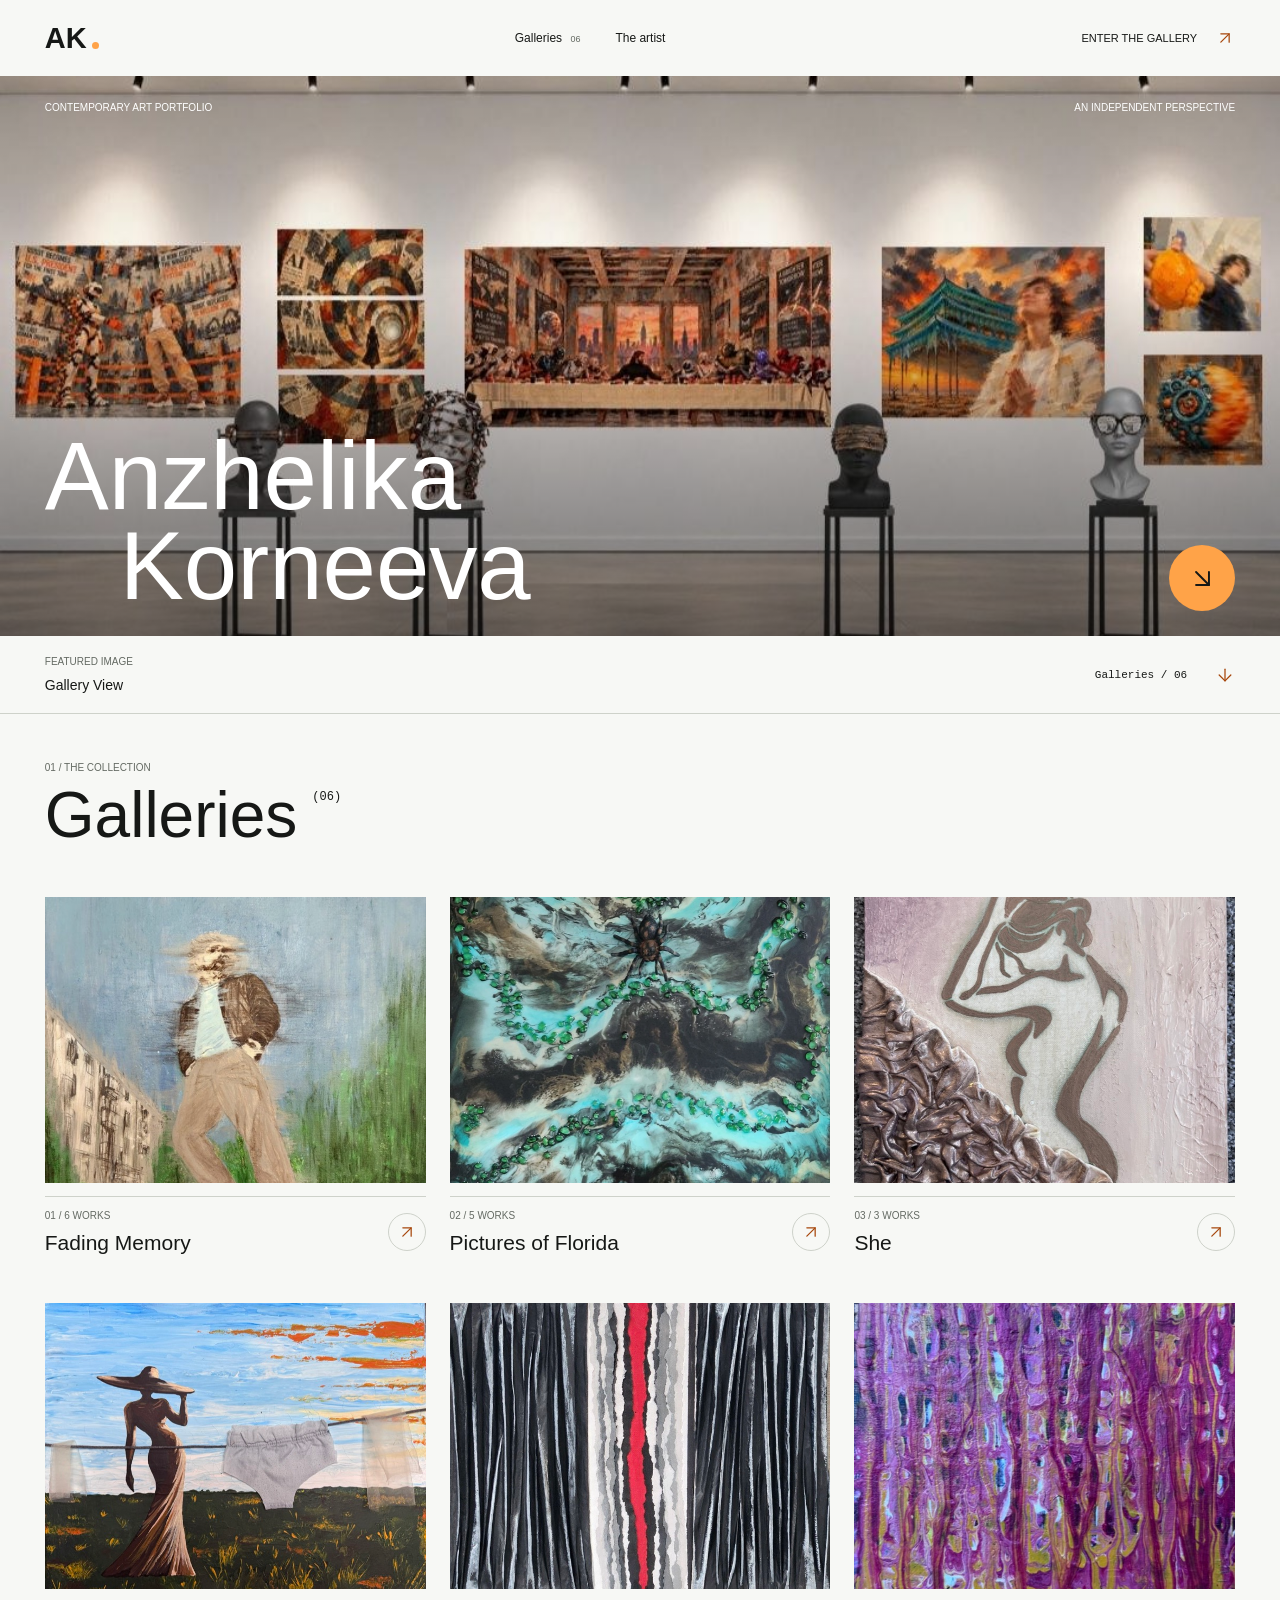
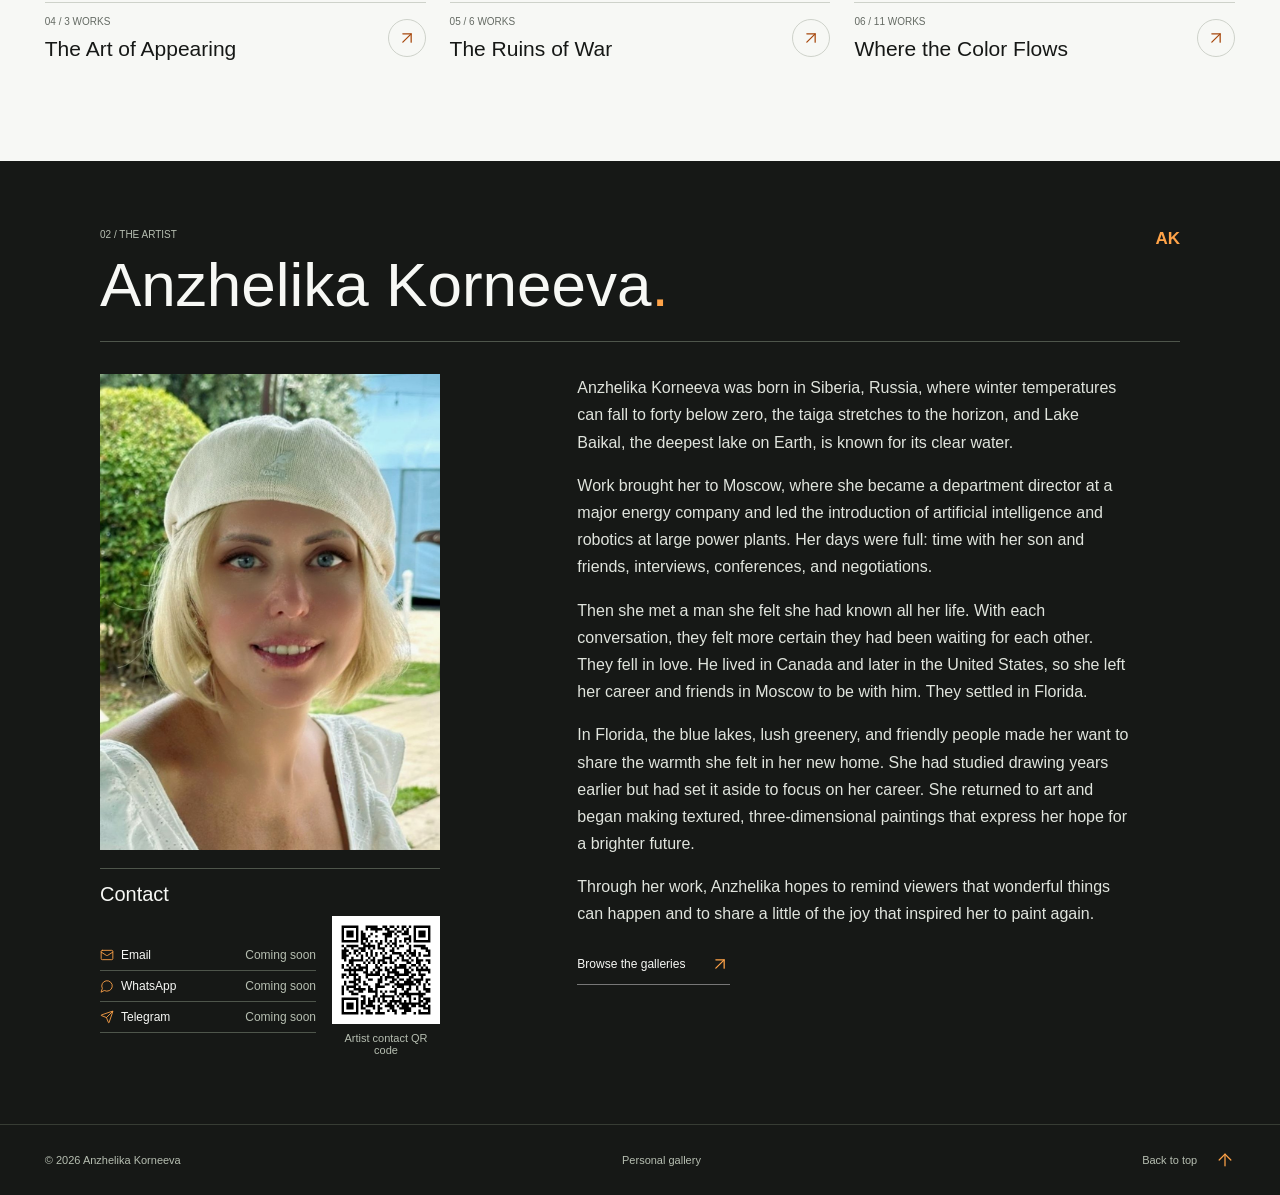
==== index.html @ 85895ddd "Update gallery content" ====
<!doctype html>
<html lang="en-US">
<head>
  <meta charset="utf-8">
  <meta name="viewport" content="width=device-width, initial-scale=1">
  <meta name="theme-color" content="#fafafa">
  <meta name="description" content="Explore six collections of contemporary art by Anzhelika Korneeva.">
  <title>Anzhelika Korneeva | Contemporary Art</title>
  <link rel="stylesheet" href="style.css">
  <script src="assets/lucide.min.js" defer></script>
  <script src="site.js" defer></script>
</head>
<body class="homepage">
  <header class="navigation">
    <a class="monogram" href="#top" aria-label="Anzhelika Korneeva homepage">AK<span class="dot"></span></a>
    <nav aria-label="Main navigation"><a href="#works">Galleries <span>06</span></a><a href="#artist">The artist</a></nav>
    <a class="nav-note" href="#works">Enter the gallery <i data-lucide="arrow-up-right" aria-hidden="true"></i></a>
  </header>
  <main id="top">
    <section class="intro" aria-labelledby="artist-name">
      <div class="hero">
        <a class="hero-art" href="#works" aria-label="Browse Anzhelika Korneeva's galleries"><img src="assets/gallery-wall.jpg" alt="A gallery wall of paintings with four sculptural busts on stands in the foreground" fetchpriority="high"></a>
        <div class="intro-line"><span>Contemporary art portfolio</span><span>An independent perspective</span></div>
        <div class="hero-caption"><h1 id="artist-name">Anzhelika<br><span>Korneeva</span></h1><a href="#works" aria-label="Explore the works" title="Explore the works"><i data-lucide="arrow-down-right" aria-hidden="true"></i></a></div>
      </div>
      <div class="hero-bottom"><span><span class="eyebrow">Featured image</span><span id="featured-title">Gallery View</span></span><a class="featured-switch" href="#works"><span id="featured-count">Galleries / 06</span><i data-lucide="arrow-down" aria-hidden="true"></i></a></div>
    </section>
    <section id="works" class="works" aria-labelledby="works-title">
      <div class="section-heading"><div><span class="eyebrow">01 / The collection</span><h2 id="works-title">Galleries<sup>(06)</sup></h2></div></div>
      <!-- collection-covers:start -->
      <div class="gallery-directory">
        <a class="gallery-cover" href="galleries/fading-memory/">
          <div class="cover-image"><img src="assets/collections/fading-memory/thumb/01.jpg" alt="" loading="lazy" decoding="async"></div>
          <div class="cover-caption">
            <div><span class="eyebrow">01 / 6 works</span><h3>Fading Memory</h3></div>
            <span class="cover-arrow"><i data-lucide="arrow-up-right" aria-hidden="true"></i></span>
          </div>
        </a>
        <a class="gallery-cover" href="galleries/pictures-of-florida/">
          <div class="cover-image"><img src="assets/collections/pictures-of-florida/thumb/01.jpg" alt="" loading="lazy" decoding="async"></div>
          <div class="cover-caption">
            <div><span class="eyebrow">02 / 5 works</span><h3>Pictures of Florida</h3></div>
            <span class="cover-arrow"><i data-lucide="arrow-up-right" aria-hidden="true"></i></span>
          </div>
        </a>
        <a class="gallery-cover" href="galleries/she/">
          <div class="cover-image"><img src="assets/collections/she/thumb/01.jpg" alt="" loading="lazy" decoding="async"></div>
          <div class="cover-caption">
            <div><span class="eyebrow">03 / 3 works</span><h3>She</h3></div>
            <span class="cover-arrow"><i data-lucide="arrow-up-right" aria-hidden="true"></i></span>
          </div>
        </a>
        <a class="gallery-cover" href="galleries/the-art-of-appearing/">
          <div class="cover-image"><img src="assets/collections/the-art-of-appearing/thumb/01.jpg" alt="" loading="lazy" decoding="async"></div>
          <div class="cover-caption">
            <div><span class="eyebrow">04 / 3 works</span><h3>The Art of Appearing</h3></div>
            <span class="cover-arrow"><i data-lucide="arrow-up-right" aria-hidden="true"></i></span>
          </div>
        </a>
        <a class="gallery-cover" href="galleries/the-ruins-of-war/">
          <div class="cover-image"><img src="assets/collections/the-ruins-of-war/thumb/05.jpg" alt="" loading="lazy" decoding="async"></div>
          <div class="cover-caption">
            <div><span class="eyebrow">05 / 6 works</span><h3>The Ruins of War</h3></div>
            <span class="cover-arrow"><i data-lucide="arrow-up-right" aria-hidden="true"></i></span>
          </div>
        </a>
        <a class="gallery-cover" href="galleries/where-the-color-flows/">
          <div class="cover-image"><img src="assets/collections/where-the-color-flows/thumb/01.jpg" alt="" loading="lazy" decoding="async"></div>
          <div class="cover-caption">
            <div><span class="eyebrow">06 / 11 works</span><h3>Where the Color Flows</h3></div>
            <span class="cover-arrow"><i data-lucide="arrow-up-right" aria-hidden="true"></i></span>
          </div>
        </a>
      </div>
      <!-- collection-covers:end -->
    </section>
    <section id="artist" class="artist" aria-labelledby="about-title">
      <div class="artist-inner">
        <header class="artist-heading">
          <div>
            <span class="eyebrow">02 / The artist</span>
            <h2 id="about-title">Anzhelika Korneeva<span class="artist-period">.</span></h2>
          </div>
          <span class="artist-mark" aria-hidden="true">AK</span>
        </header>
        <div class="artist-profile">
          <div class="artist-sidebar">
            <img class="artist-portrait" src="assets/anzhelika-korneeva-portrait.jpg" alt="Anzhelika Korneeva in a cream beret outdoors" width="914" height="1280" loading="lazy" decoding="async">
            <section id="contact" class="artist-contact" aria-labelledby="contact-title">
              <h3 id="contact-title">Contact</h3>
              <dl class="contact-methods">
                <div><dt><i data-lucide="mail" aria-hidden="true"></i>Email</dt><dd>Coming soon</dd></div>
                <div><dt><i data-lucide="message-circle" aria-hidden="true"></i>WhatsApp</dt><dd>Coming soon</dd></div>
                <div><dt><i data-lucide="send" aria-hidden="true"></i>Telegram</dt><dd>Coming soon</dd></div>
              </dl>
              <figure class="contact-qr">
                <a href="https://anzhelika-korneeva-gallery.alexei-chirokikh.chatgpt.site/#contact" aria-label="Open the artist's contact section">
                  <img src="assets/contact-qr.svg" width="108" height="108" alt="">
                </a>
                <figcaption>Artist contact QR code</figcaption>
              </figure>
            </section>
          </div>
          <div class="artist-copy">
            <p>Anzhelika Korneeva was born in Siberia, Russia, where winter temperatures can fall to forty below zero, the taiga stretches to the horizon, and Lake Baikal, the deepest lake on Earth, is known for its clear water.</p>
            <p>Work brought her to Moscow, where she became a department director at a major energy company and led the introduction of artificial intelligence and robotics at large power plants. Her days were full: time with her son and friends, interviews, conferences, and negotiations.</p>
            <p>Then she met a man she felt she had known all her life. With each conversation, they felt more certain they had been waiting for each other. They fell in love. He lived in Canada and later in the United States, so she left her career and friends in Moscow to be with him. They settled in Florida.</p>
            <p>In Florida, the blue lakes, lush greenery, and friendly people made her want to share the warmth she felt in her new home. She had studied drawing years earlier but had set it aside to focus on her career. She returned to art and began making textured, three-dimensional paintings that express her hope for a brighter future.</p>
            <p>Through her work, Anzhelika hopes to remind viewers that wonderful things can happen and to share a little of the joy that inspired her to paint again.</p>
            <a href="#works">Browse the galleries <i data-lucide="arrow-up-right" aria-hidden="true"></i></a>
          </div>
        </div>
      </div>
    </section>
  </main>
  <footer><span>&copy; <span id="year">2026</span> Anzhelika Korneeva</span><span>Personal gallery</span><a href="#top">Back to top <i data-lucide="arrow-up" aria-hidden="true"></i></a></footer>
</body>
</html>
---- style.css ----
* { box-sizing: border-box; }
:root { --paper: #f7f8f5; --ink: #161816; --muted: #646a63; --line: #ced2ca; --accent: #ffa348; --accent-ink: #a7470c; }
html { scroll-behavior: smooth; scroll-padding-top: 28px; }
body { margin: 0; background: var(--paper); color: var(--ink); font-family: Arial, Helvetica, sans-serif; letter-spacing: 0; }
a { color: inherit; text-decoration: none; }
button { color: inherit; font: inherit; cursor: pointer; }
a, button { -webkit-tap-highlight-color: transparent; }
a:focus-visible, button:focus-visible { outline: 3px solid var(--accent-ink); outline-offset: 5px; }
svg { width: 20px; height: 20px; stroke-width: 1.5; flex-shrink: 0; }
.artist, footer, dialog { --accent-ink: var(--accent); }
svg[class*="lucide-arrow-"] { color: var(--accent-ink); }
.hero-caption svg, .gallery-cover:hover .cover-arrow svg, .viewer-navigation button:hover svg { color: var(--ink); }
.navigation { height: 76px; padding: 0 3.5%; display: flex; align-items: center; justify-content: space-between; }
.monogram { display: flex; align-items: center; gap: 5px; font-size: 29px; font-weight: 800; }
.dot { width: 7px; height: 7px; background: var(--accent); border-radius: 50%; align-self: flex-end; margin-bottom: 6px; }
nav { display: flex; gap: 35px; font-size: 12px; }
nav a { padding: 9px 0; border-bottom: 1px solid transparent; }
nav a:hover { border-color: var(--ink); }
nav span { font-size: 9px; color: var(--muted); margin-left: 5px; }
.nav-note { font-size: 11px; text-transform: uppercase; display: flex; gap: 18px; align-items: center; }
.hero { position: relative; height: min(560px, 65svh); min-height: 330px; background: #5b666b; overflow: hidden; color: #fff; }
.hero-art { display: block; width: 100%; height: 100%; border: 0; padding: 0; background: transparent; }
.hero-art img { display: block; width: 100%; height: 100%; object-fit: cover; object-position: center 46%; transition: transform 1s; }
.hero-art:hover img { transform: scale(1.025); }
.hero::after { content: ''; position: absolute; inset: 0; pointer-events: none; background: linear-gradient(180deg, rgba(0,0,0,.16) 0%, transparent 35%, rgba(0,0,0,.52) 100%); }
.intro-line { position: absolute; top: 26px; left: 3.5%; right: 3.5%; display: flex; justify-content: space-between; font-size: 10px; text-transform: uppercase; pointer-events: none; z-index: 1; }
.hero-caption { position: absolute; bottom: 25px; left: 3.5%; right: 3.5%; display: flex; align-items: flex-end; justify-content: space-between; pointer-events: none; z-index: 1; }
h1 { margin: 0; font-size: 96px; line-height: .94; font-weight: 500; }
h1 span { display: inline-block; margin-left: 75px; }
.hero-caption a { width: 66px; height: 66px; background: var(--accent); color: var(--ink); display: grid; place-items: center; border-radius: 50%; pointer-events: auto; transition: transform .25s; }
.hero-caption a:hover { transform: rotate(45deg); }
.hero-caption svg { width: 31px; height: 31px; }
.hero-bottom { padding: 17px 3.5%; display: flex; align-items: center; justify-content: space-between; border-bottom: 1px solid var(--line); min-height: 78px; }
.eyebrow { display: block; text-transform: uppercase; font-size: 10px; color: var(--muted); margin-bottom: 9px; }
#featured-title { font-size: 14px; }
.featured-switch { display: flex; align-items: center; gap: 8px; }
#featured-count { font: 11px monospace; margin-right: 20px; }
.featured-switch button { width: 38px; height: 38px; display: grid; place-items: center; background: transparent; border: 1px solid var(--line); border-radius: 50%; }
.featured-switch button:hover { background: var(--accent); border-color: var(--accent); }
.works { padding: 48px 3.5% 100px; }
.section-heading { display: flex; align-items: flex-end; justify-content: space-between; margin-bottom: 48px; }
h2 { margin: 0; font-size: 64px; font-weight: 400; line-height: 1.05; }
sup { font: 12px monospace; vertical-align: top; display: inline-block; margin: 8px 0 0 15px; }
.view-switch { display: flex; gap: 3px; padding-bottom: 4px; }
.view-switch button { width: 40px; height: 40px; border: 0; display: grid; place-items: center; background: transparent; color: var(--muted); border-radius: 2px; }
.view-switch .active { color: var(--ink); background: var(--accent); }
.artworks { display: grid; grid-template-columns: 1.25fr 1fr; gap: 90px 9%; }
.artwork { margin: 0; min-width: 0; }
.artwork button { width: 100%; padding: 0; display: block; position: relative; border: 0; background: #e5e8e1; overflow: hidden; }
.artwork img { width: 100%; height: auto; display: block; transition: filter .4s; }
.artwork button:hover img { filter: brightness(.88); }
.artwork.second { padding-top: 150px; }
.artwork figcaption { display: flex; align-items: baseline; justify-content: space-between; gap: 15px; border-top: 1px solid var(--line); padding-top: 16px; margin-top: 15px; font-size: 21px; line-height: 1.3; }
.art-number { font: 11px monospace; color: var(--muted); flex-shrink: 0; }
.open-icon { position: absolute; bottom: 18px; right: 18px; display: grid; place-items: center; width: 46px; height: 46px; background: var(--accent); border-radius: 50%; transition: transform .3s; }
.artwork button:hover .open-icon { transform: rotate(45deg); }
.panorama { grid-column: 1/-1; }
.panorama figcaption { font-size: 28px; }
.artworks.list { display: block; }
.artworks.list .artwork { padding: 25px 0; margin: 0; display: grid; grid-template-columns: 55% 1fr; gap: 6%; border-bottom: 1px solid var(--line); }
.artworks.list .artwork:first-child { padding-top: 0; }
.artworks.list img { max-height: 420px; object-fit: contain; }
.artworks.list figcaption { border: 0; margin: 0; padding: 0; align-items: center; font-size: 25px; }
.artist { background: var(--ink); color: var(--paper); padding: 68px 6%; }
.artist .eyebrow { color: #b6beb1; margin-bottom: 13px; }
.artist h2 { font-size: 62px; line-height: 1.04; }
.artist-period { color: var(--accent); }
.artist-mark { color: var(--accent); font-size: 17px; font-weight: 700; flex-shrink: 0; }
.artist-copy a { display: inline-flex; align-items: center; gap: 25px; padding: 10px 0; border-bottom: 1px solid #777; font-size: 12px; }
footer { background: var(--ink); color: #b6beb1; padding: 25px 3.5%; border-top: 1px solid #373c34; display: flex; align-items: center; justify-content: space-between; font-size: 11px; }
footer a { display: flex; gap: 18px; align-items: center; }
dialog { position: fixed; inset: 0; width: 100%; height: 100%; max-width: none; max-height: none; border: 0; padding: 22px 30px; background: #131513; color: var(--paper); }
dialog[open] { display: flex; flex-direction: column; }
dialog::backdrop { background: #131513; }
.viewer-top, .viewer-bottom { display: flex; align-items: center; justify-content: space-between; gap: 20px; font-size: 13px; flex-shrink: 0; }
.viewer-top button, .viewer-navigation button { width: 44px; height: 44px; display: grid; place-items: center; background: transparent; border: 1px solid #596052; border-radius: 50%; }
.viewer-top button:hover, .viewer-navigation button:hover { background: var(--accent); color: var(--ink); }
.viewer-image { flex: 1; min-height: 0; display: flex; align-items: center; justify-content: center; padding: 25px 0; }
.viewer-image img { max-width: 100%; max-height: 100%; object-fit: contain; }
.viewer-navigation { display: flex; align-items: center; gap: 25px; }
#viewer-count { min-width: 60px; font: 11px monospace; }
.viewer-bottom { padding-top: 10px; }
body.viewer-open { overflow: hidden; }
@media (min-width: 1600px) { h1 { font-size: 120px; } .hero { height: min(660px, 65svh); } }
@media (max-width: 1050px) { h1 { font-size: 78px; } h2 { font-size: 52px; } .artworks { gap: 65px 6%; } .artwork.second { padding-top: 110px; } }
@media (max-width: 700px) { .navigation { padding: 0 6%; height: 68px; } nav { gap: 22px; font-size: 11px; } .nav-note { display: none; } .hero { min-height: 320px; height: min(440px, 58svh); } .intro-line { top: 20px; left: 6%; right: 6%; font-size: 9px; } .intro-line span:last-child { display: none; } .hero-caption { left: 6%; right: 6%; bottom: 23px; } h1 { font-size: 52px; } h1 span { margin-left: 18px; } .hero-caption a { width: 42px; height: 42px; margin-bottom: 5px; } .hero-caption svg { width: 23px; height: 23px; } .hero-bottom { padding: 16px 6%; } #featured-title { font-size: 12px; } #featured-count { margin-right: 5px; font-size: 10px; } .featured-switch { gap: 5px; } .featured-switch button { width: 31px; height: 31px; } .works { padding: 34px 6% 55px; } .section-heading { margin-bottom: 32px; } h2 { font-size: 38px; } sup { margin: 5px 0 0 7px; font-size: 10px; } .view-switch button { width: 32px; height: 32px; } .artworks { display: block; } .artwork, .artwork.second, .panorama { padding: 0; margin-bottom: 45px; } .artwork figcaption, .panorama figcaption { font-size: 19px; } .open-icon { width: 38px; height: 38px; bottom: 12px; right: 12px; } .artworks.list .artwork { grid-template-columns: 48% 1fr; gap: 7%; } .artworks.list figcaption { font-size: 16px; flex-wrap: wrap; } footer { padding: 22px 6%; gap: 20px; font-size: 10px; } footer>span:nth-child(2) { display: none; } dialog { padding: 16px; } .viewer-navigation { gap: 10px; } .viewer-bottom { font-size: 10px; gap: 10px; } .viewer-navigation button { width: 36px; height: 36px; } }
@media (max-width: 380px) { h1 { font-size: 44px; } h2 { font-size: 31px; } .hero-caption a { width: 34px; height: 34px; } }
@media (max-width: 700px) { .section-heading h2 { font-size: 32px; } }
@media (max-width: 380px) { .section-heading h2 { font-size: 27px; } }
@media (prefers-reduced-motion: reduce) { html { scroll-behavior: auto; } *, *::before, *::after { transition: none !important; } }

.artist-inner { max-width: 1080px; margin-inline: auto; }
.artist-heading { display: flex; justify-content: space-between; align-items: flex-start; gap: 16px; padding-bottom: 24px; border-bottom: 1px solid #4e554b; }
.artist-heading > div { min-width: 0; }
.artist-profile { display: grid; grid-template-columns: minmax(0, 2fr) minmax(0, 3fr); column-gap: 7%; align-items: start; padding-top: 32px; }
.artist-sidebar { width: 100%; max-width: 340px; }
.artist-portrait { display: block; width: 100%; height: auto; }
.artist-copy { max-width: 62ch; }
.artist-copy p { color: #e0e4dd; font-size: 16px; line-height: 1.7; margin: 0 0 1em; }

.artist-contact { display: grid; grid-template-columns: minmax(0, 1fr) max-content; align-items: center; gap: 10px 16px; margin-top: 18px; border-top: 1px solid #4e554b; padding-top: 14px; }
.artist-contact h3 { grid-column: 1 / -1; margin: 0; font-size: 20px; font-weight: 400; }
.contact-methods { margin: 0; }
.contact-methods > div { display: flex; flex-wrap: wrap; justify-content: space-between; align-items: center; gap: 3px 8px; padding: 8px 0; border-bottom: 1px solid #4e554b; font-size: 12px; }
.contact-methods dt { display: flex; gap: 7px; align-items: center; }
.contact-methods dt svg { width: 14px; height: 14px; color: var(--accent); }
.contact-methods dd { margin: 0; color: #b6beb1; }
.contact-qr { margin: 0; width: 108px; text-align: center; }
.contact-qr a { display: inline-block; }
.contact-qr img { display: block; width: 108px; height: 108px; background: #fff; }
.contact-qr figcaption { color: #b6beb1; font-size: 11px; margin-top: 4px; }
@media (max-width: 700px) {
  .artist { padding-block: 42px; }
  .artist h2 { font-size: 40px; }
  .artist-profile { grid-template-columns: minmax(0, 1fr); row-gap: 24px; padding-top: 24px; }
}
@media (max-width: 380px) {
  .artist h2 { font-size: 34px; }
}

.gallery-directory, .collection-grid { display: grid; grid-template-columns: repeat(3, minmax(0, 1fr)); gap: 48px 24px; }
.gallery-cover { display: block; min-width: 0; }
.cover-image { aspect-ratio: 4/3; overflow: hidden; background: #e7e9e3; }
.cover-image img { display: block; width: 100%; height: 100%; object-fit: cover; transition: transform .4s; }
.gallery-cover:hover img { transform: scale(1.035); }
.cover-caption { display: flex; align-items: center; justify-content: space-between; gap: 14px; border-top: 1px solid var(--line); margin-top: 13px; padding-top: 13px; }
.cover-caption h3 { font-size: 21px; font-weight: 400; line-height: 1.2; margin: 0; }
.cover-arrow { display: grid; place-items: center; width: 38px; height: 38px; flex-shrink: 0; border: 1px solid var(--line); border-radius: 50%; }
.gallery-cover:hover .cover-arrow { background: var(--accent); border-color: var(--accent); }
.collection-main { padding: 28px 3.5% 72px; }
.collection-heading { margin-bottom: 40px; padding-bottom: 32px; border-bottom: 1px solid var(--line); }
.collection-back { display: inline-flex; align-items: center; gap: 10px; font-size: 13px; }
.collection-back:hover, .original-link:hover { text-decoration: underline; text-underline-offset: 4px; }
.collection-back svg, .original-link svg { width: 16px; height: 16px; }
.collection-meta { display: flex; justify-content: space-between; gap: 14px; margin: 54px 0 16px; color: var(--muted); font: 11px monospace; text-transform: uppercase; }
.collection-heading h1 { font-size: 68px; line-height: 1.04; overflow-wrap: anywhere; }
.collection-opening.has-description { display: grid; grid-template-columns: minmax(0, 4fr) minmax(0, 6fr); align-items: start; gap: 5%; }
.collection-description { max-width: 67ch; padding: 2px 0 2px 24px; border-left: 1px solid var(--line); color: #30352f; font: 17px/1.66 Georgia, serif; }
.collection-description p { margin: 0 0 14px; }
.collection-description p:last-child, .artwork-description p:last-child { margin-bottom: 0; }
.collection-work { margin: 0; min-width: 0; }
.work-preview { display: block; position: relative; aspect-ratio: 4/3; background: #e9ebe6; }
.work-preview img { display: block; width: 100%; height: 100%; object-fit: contain; }
.work-preview .open-icon { width: 34px; height: 34px; bottom: 10px; right: 10px; color: var(--ink); }
.work-preview .open-icon svg { width: 16px; height: 16px; }
.collection-work figcaption { border-top: 1px solid var(--line); margin-top: 12px; padding-top: 13px; }
.collection-work h2 { font-size: 20px; line-height: 1.25; overflow-wrap: anywhere; }
.collection-work-number { display: block; font: 12px/1.4 monospace; color: var(--muted); }
.artwork-description { max-width: 60ch; margin: 10px 0 0; color: #383d37; font-size: 14px; line-height: 1.68; }
.artwork-description p { margin: 0 0 10px; }
.artwork-description summary { display: flex; align-items: center; gap: 7px; width: fit-content; min-height: 32px; list-style: none; cursor: pointer; font-size: 13px; color: var(--ink); }
.artwork-description summary::-webkit-details-marker { display: none; }
.artwork-description summary svg { width: 15px; height: 15px; }
.artwork-description summary .lucide-minus, .artwork-description[open] summary .lucide-plus { display: none; }
.artwork-description[open] summary .lucide-minus { display: block; }
.artwork-description[open] summary { margin-bottom: 8px; }
.artwork-description summary:focus-visible { outline: 2px solid var(--accent-ink); outline-offset: 3px; }
.original-link { display: inline-flex; align-items: center; gap: 8px; min-height: 36px; font-size: 12px; }
.collection-work .original-link { color: var(--muted); margin-top: 8px; }
.collection-return { margin-top: 46px; }
.collection-page .viewer-bottom { flex-wrap: wrap; }
.collection-page #viewer-count { min-width: 42px; text-align: center; }
.collection-page .viewer-navigation { gap: 12px; }
@media (max-width: 950px) {
  .gallery-directory, .collection-grid { grid-template-columns: repeat(2, minmax(0, 1fr)); }
  .collection-heading h1 { font-size: 54px; }
  .collection-opening.has-description { display: block; }
  .collection-description { margin-top: 20px; }
}
@media (max-width: 570px) {
  .gallery-directory, .collection-grid { grid-template-columns: 1fr; gap: 32px; }
  .collection-main { padding: 20px 6% 48px; }
  .collection-heading { margin-bottom: 28px; }
  .collection-heading h1 { font-size: 40px; }
  .collection-description { padding-left: 14px; font-size: 16px; }
  .collection-meta { margin-top: 36px; }
  .collection-page .viewer-navigation { gap: 6px; }
}
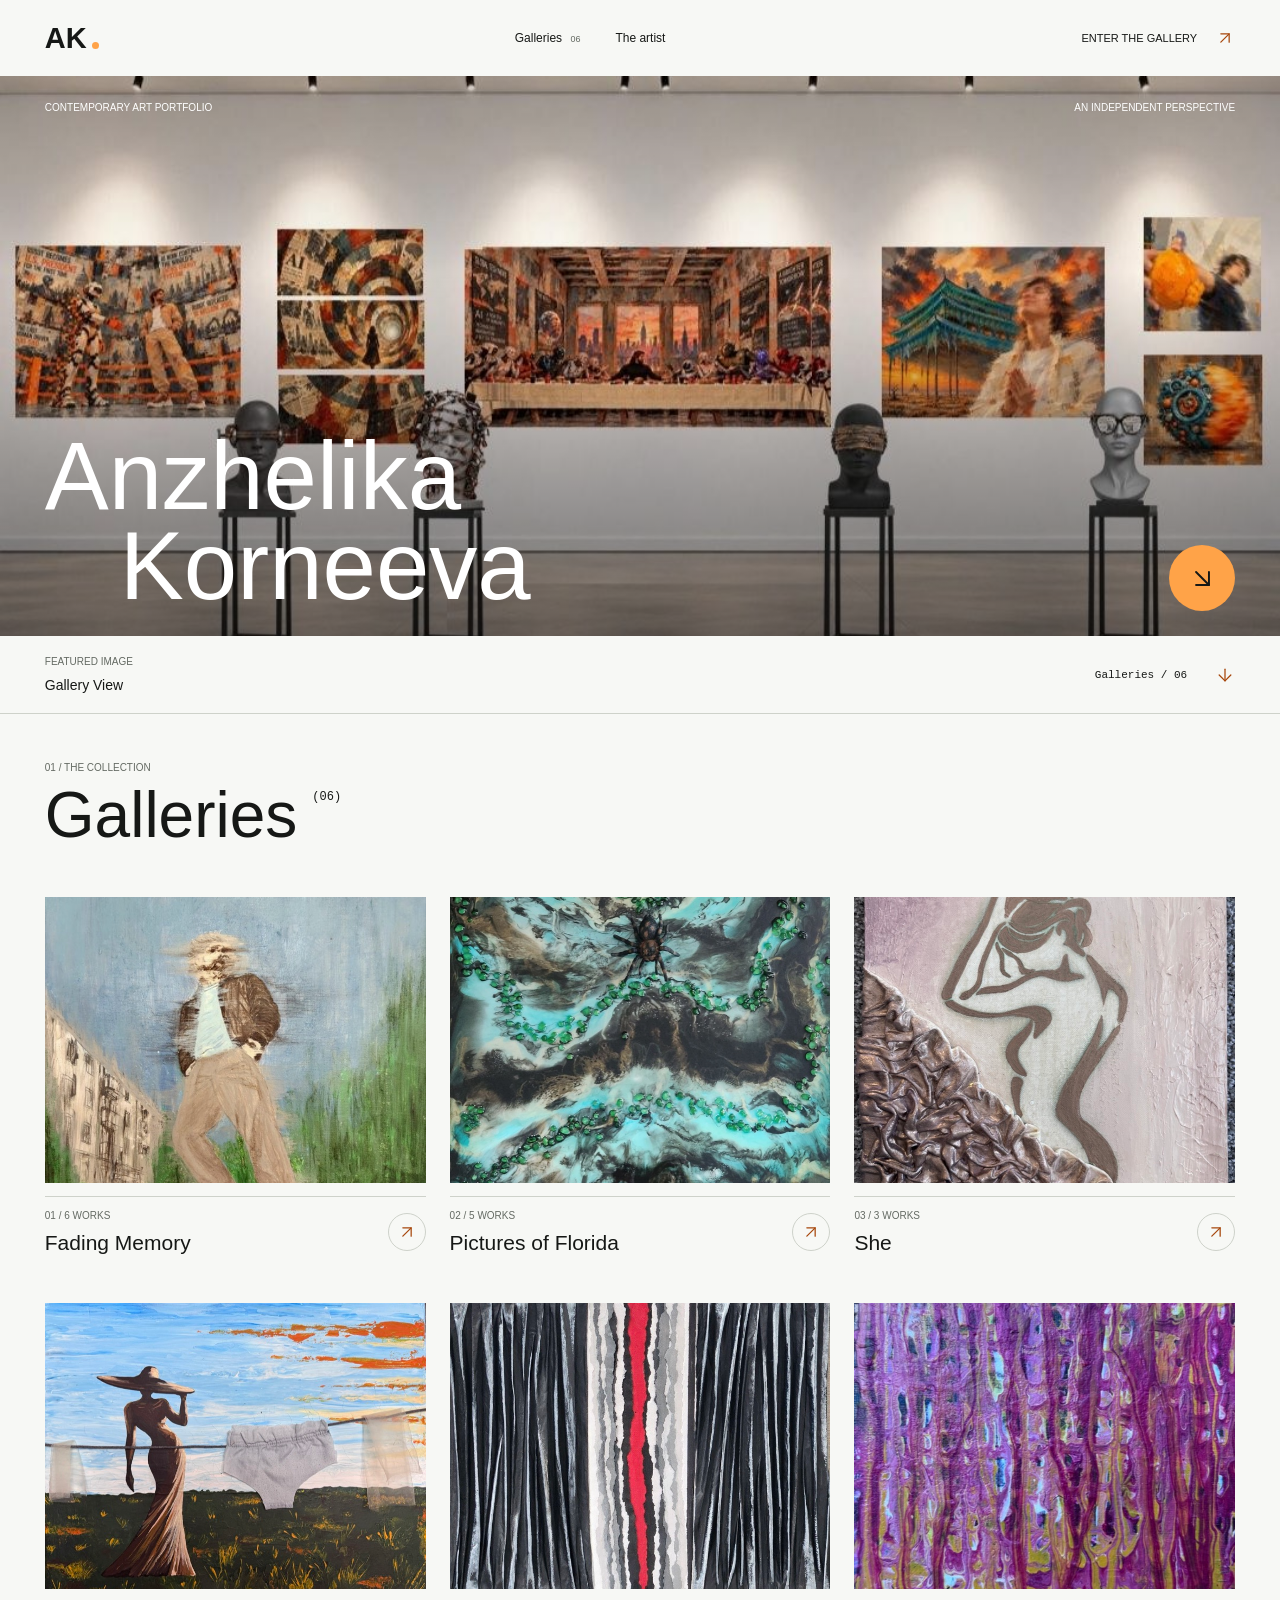
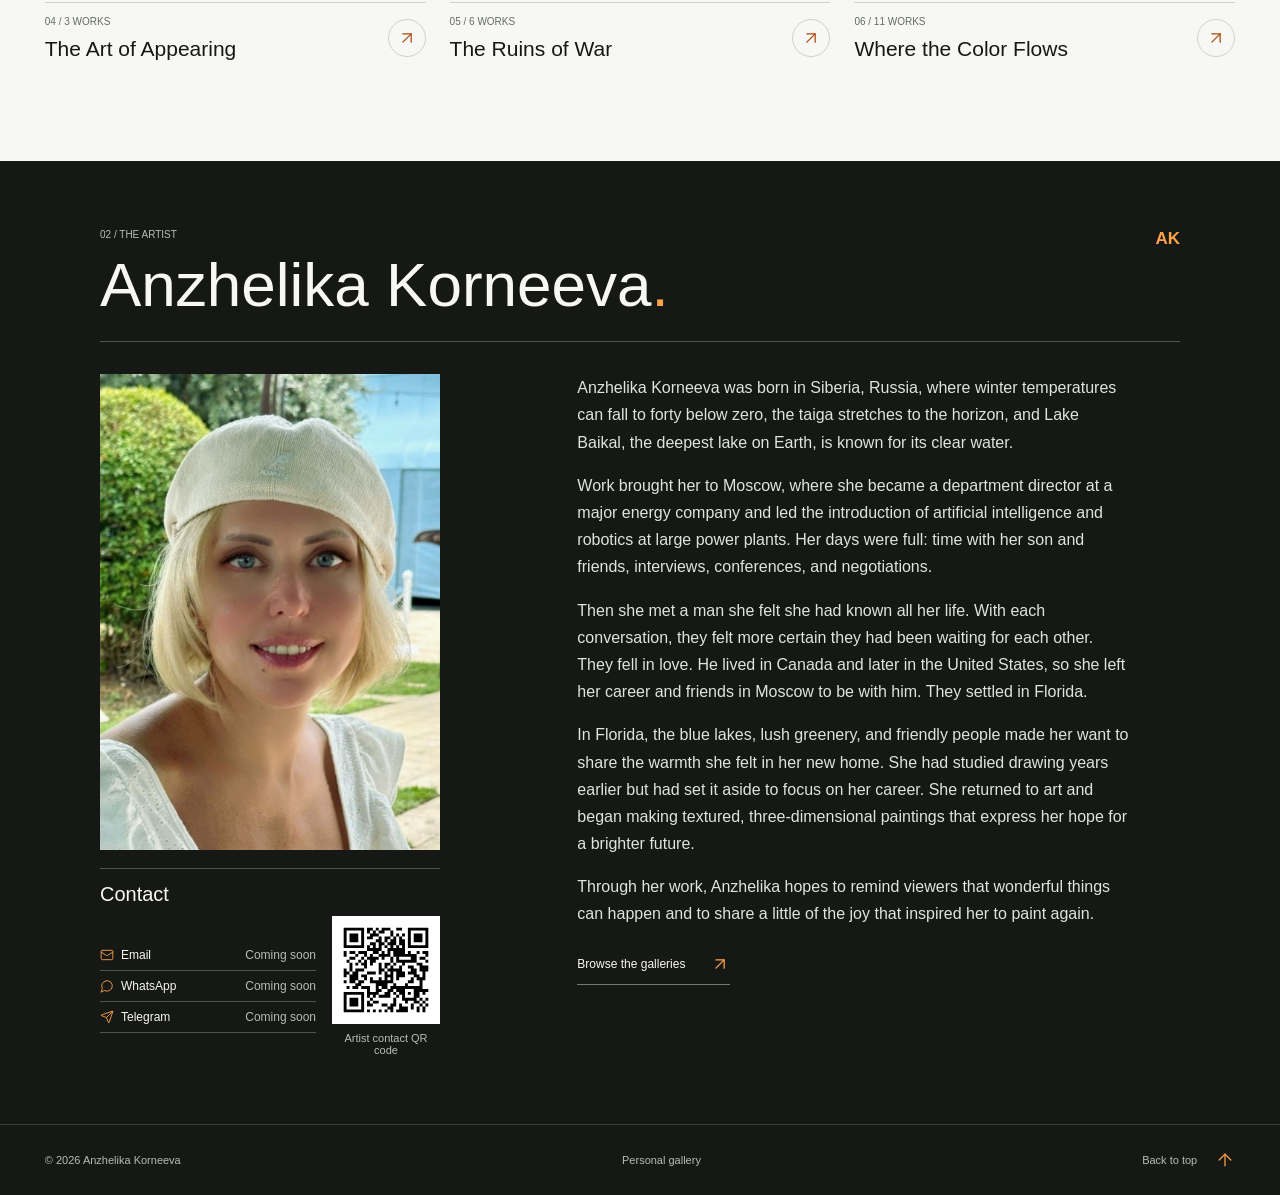
==== commit c04db618: "Point contact QR code to ak-art.us" ====
--- a/index.html
+++ b/index.html
@@ -94,8 +94,8 @@
                 <div><dt><i data-lucide="send" aria-hidden="true"></i>Telegram</dt><dd>Coming soon</dd></div>
               </dl>
               <figure class="contact-qr">
-                <a href="https://anzhelika-korneeva-gallery.alexei-chirokikh.chatgpt.site/#contact" aria-label="Open the artist's contact section">
-                  <img src="assets/contact-qr.svg" width="108" height="108" alt="">
+                <a href="https://www.ak-art.us/#contact" aria-label="Open the artist's contact section">
+                  <img src="assets/contact-qr.svg?v=ak-art" width="108" height="108" alt="">
                 </a>
                 <figcaption>Artist contact QR code</figcaption>
               </figure>
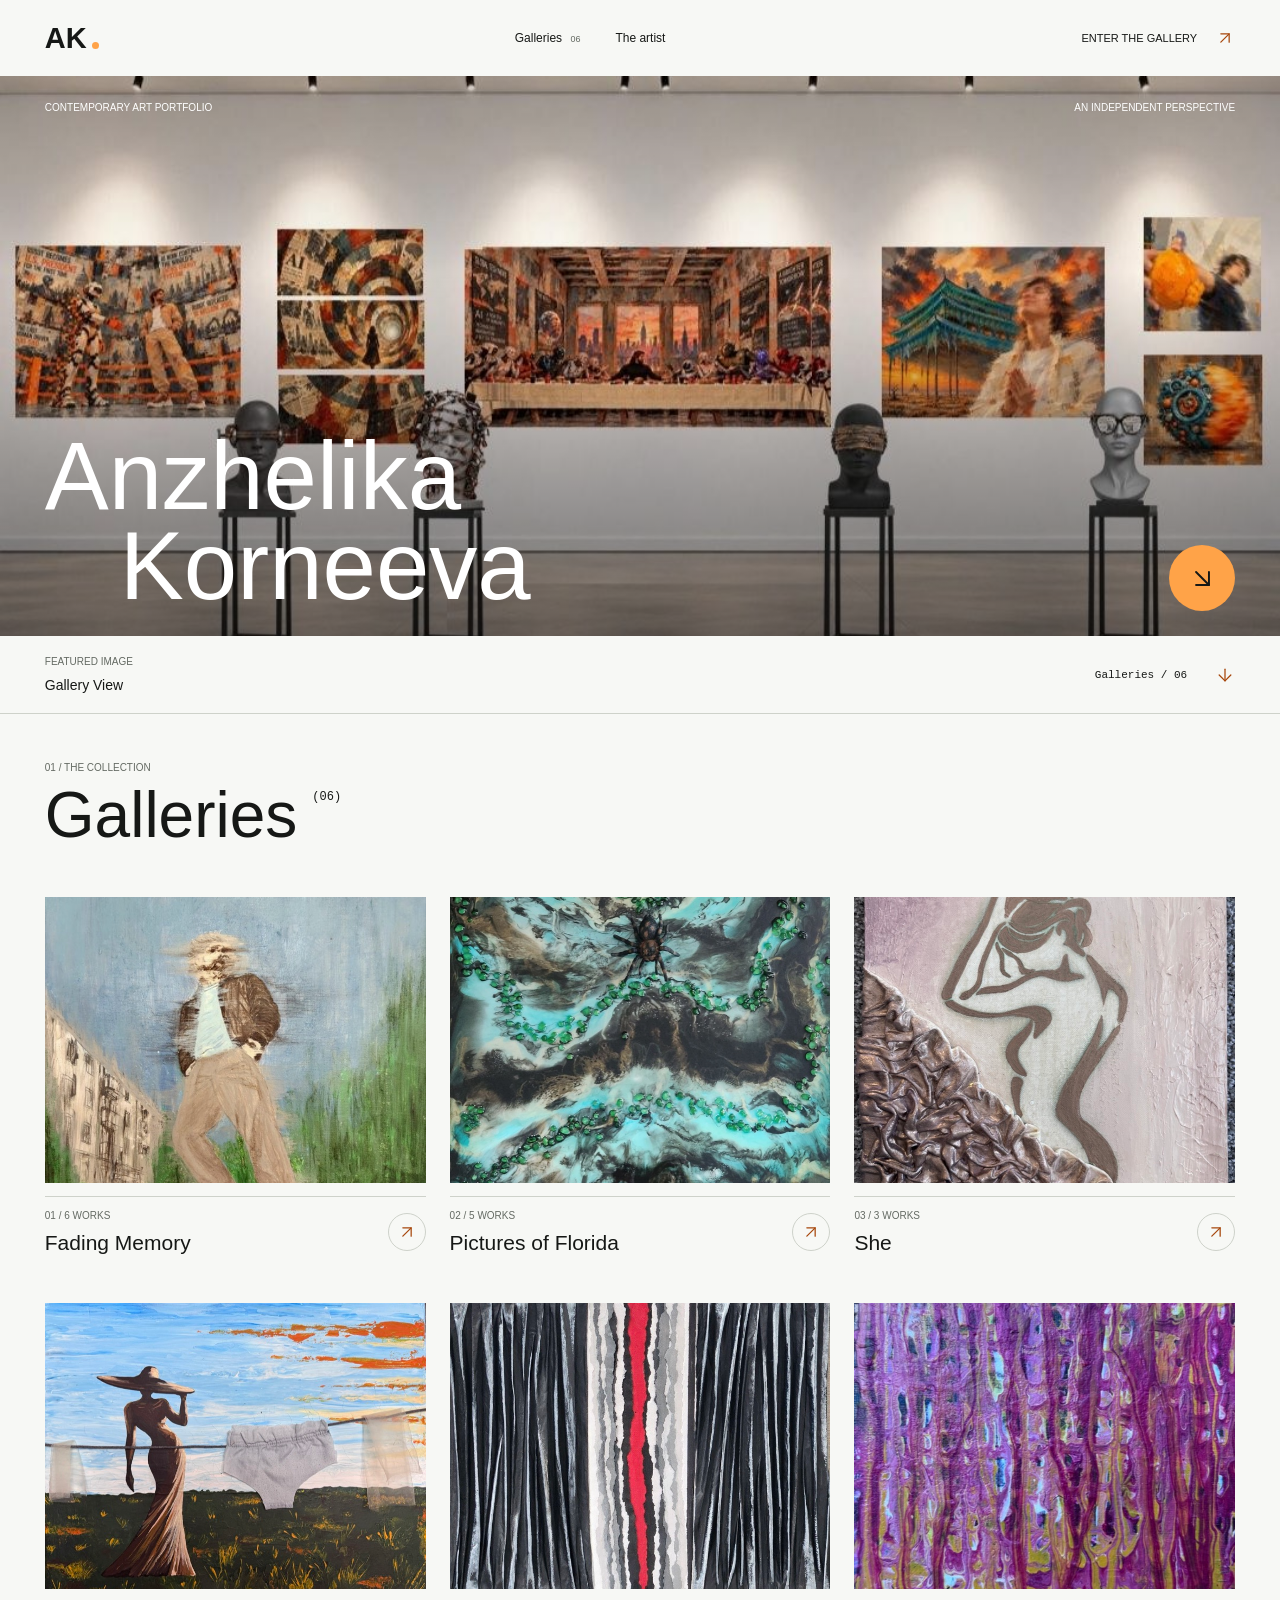
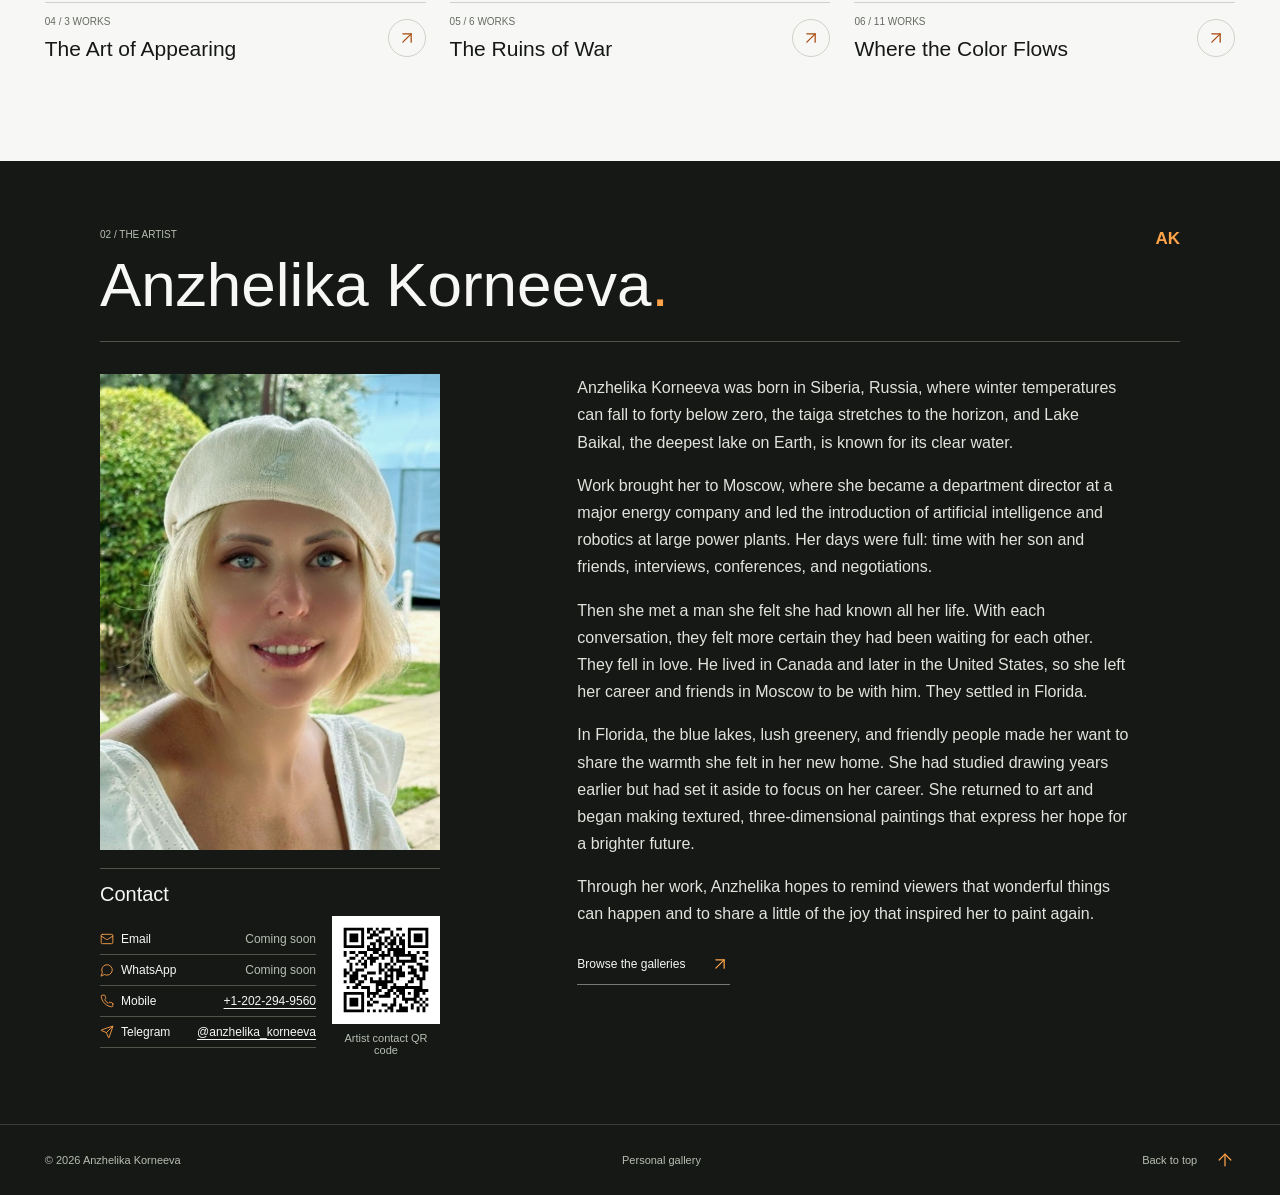
==== commit 70f446ff: "Add artist mobile and Telegram contacts" ====
--- a/index.html
+++ b/index.html
@@ -91,7 +91,8 @@
               <dl class="contact-methods">
                 <div><dt><i data-lucide="mail" aria-hidden="true"></i>Email</dt><dd>Coming soon</dd></div>
                 <div><dt><i data-lucide="message-circle" aria-hidden="true"></i>WhatsApp</dt><dd>Coming soon</dd></div>
-                <div><dt><i data-lucide="send" aria-hidden="true"></i>Telegram</dt><dd>Coming soon</dd></div>
+                <div><dt><i data-lucide="phone" aria-hidden="true"></i>Mobile</dt><dd><a href="tel:+12022949560">+1-202-294-9560</a></dd></div>
+                <div><dt><i data-lucide="send" aria-hidden="true"></i>Telegram</dt><dd><a href="https://t.me/anzhelika_korneeva">@anzhelika_korneeva</a></dd></div>
               </dl>
               <figure class="contact-qr">
                 <a href="https://www.ak-art.us/#contact" aria-label="Open the artist's contact section">
--- a/style.css
+++ b/style.css
@@ -105,6 +105,7 @@
 .contact-methods dt { display: flex; gap: 7px; align-items: center; }
 .contact-methods dt svg { width: 14px; height: 14px; color: var(--accent); }
 .contact-methods dd { margin: 0; color: #b6beb1; }
+.contact-methods dd a { overflow-wrap: anywhere; color: var(--paper); text-decoration: underline; text-underline-offset: 3px; }
 .contact-qr { margin: 0; width: 108px; text-align: center; }
 .contact-qr a { display: inline-block; }
 .contact-qr img { display: block; width: 108px; height: 108px; background: #fff; }
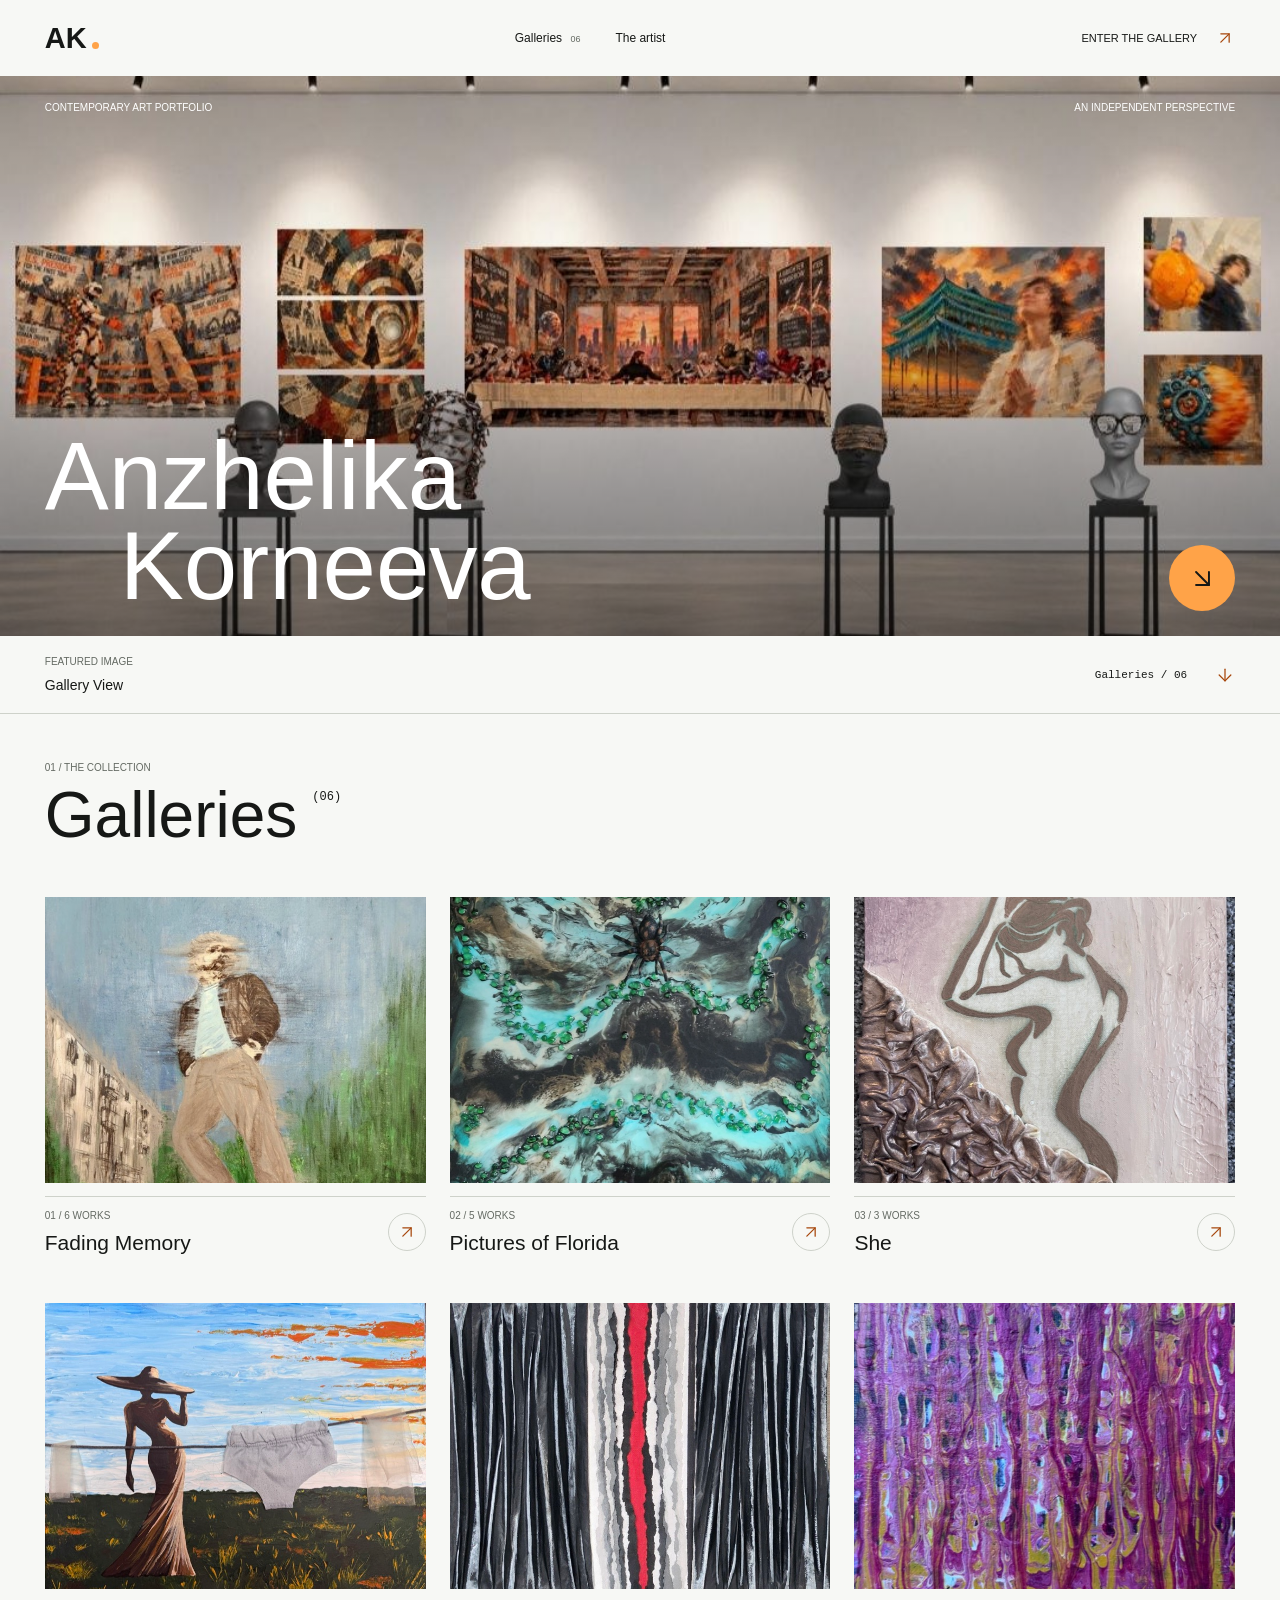
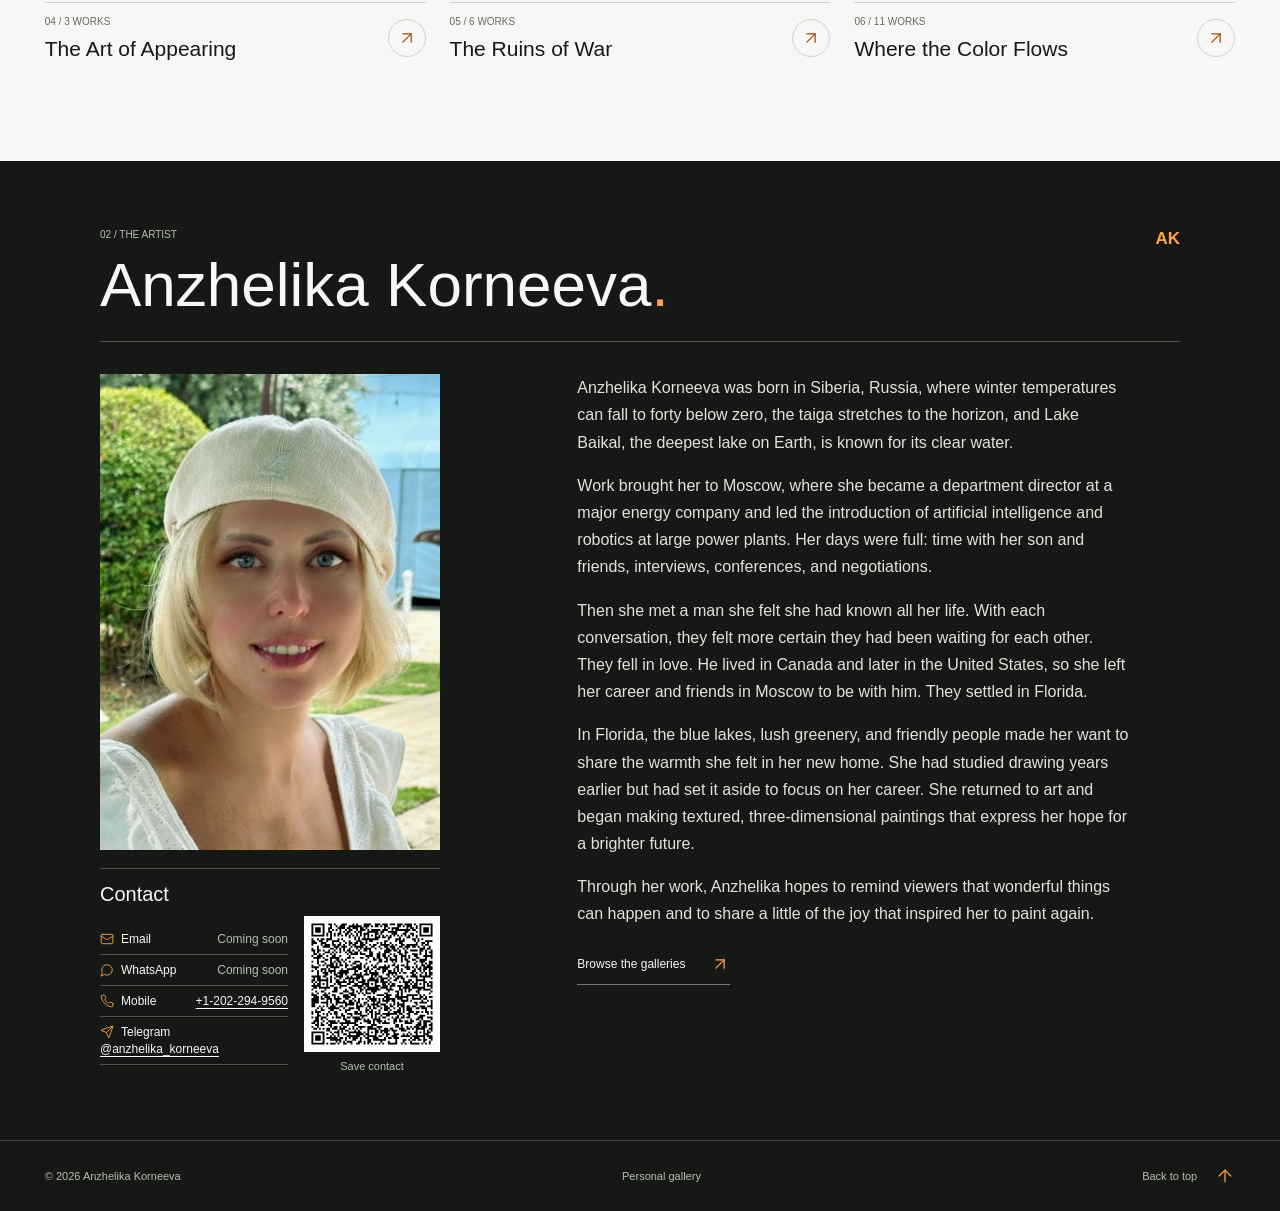
==== commit 604599c1: "Add artist contact card QR code" ====
--- a/index.html
+++ b/index.html
@@ -95,10 +95,10 @@
                 <div><dt><i data-lucide="send" aria-hidden="true"></i>Telegram</dt><dd><a href="https://t.me/anzhelika_korneeva">@anzhelika_korneeva</a></dd></div>
               </dl>
               <figure class="contact-qr">
-                <a href="https://www.ak-art.us/#contact" aria-label="Open the artist's contact section">
-                  <img src="assets/contact-qr.svg?v=ak-art" width="108" height="108" alt="">
+                <a href="assets/anzhelika-korneeva.vcf" download aria-label="Download Anzhelika Korneeva's contact card">
+                  <img src="assets/contact-qr.svg?v=vcard" width="136" height="136" alt="">
                 </a>
-                <figcaption>Artist contact QR code</figcaption>
+                <figcaption>Save contact</figcaption>
               </figure>
             </section>
           </div>
--- a/style.css
+++ b/style.css
@@ -106,9 +106,9 @@
 .contact-methods dt svg { width: 14px; height: 14px; color: var(--accent); }
 .contact-methods dd { margin: 0; color: #b6beb1; }
 .contact-methods dd a { overflow-wrap: anywhere; color: var(--paper); text-decoration: underline; text-underline-offset: 3px; }
-.contact-qr { margin: 0; width: 108px; text-align: center; }
+.contact-qr { margin: 0; width: 136px; text-align: center; }
 .contact-qr a { display: inline-block; }
-.contact-qr img { display: block; width: 108px; height: 108px; background: #fff; }
+.contact-qr img { display: block; width: 100%; height: auto; background: #fff; }
 .contact-qr figcaption { color: #b6beb1; font-size: 11px; margin-top: 4px; }
 @media (max-width: 700px) {
   .artist { padding-block: 42px; }
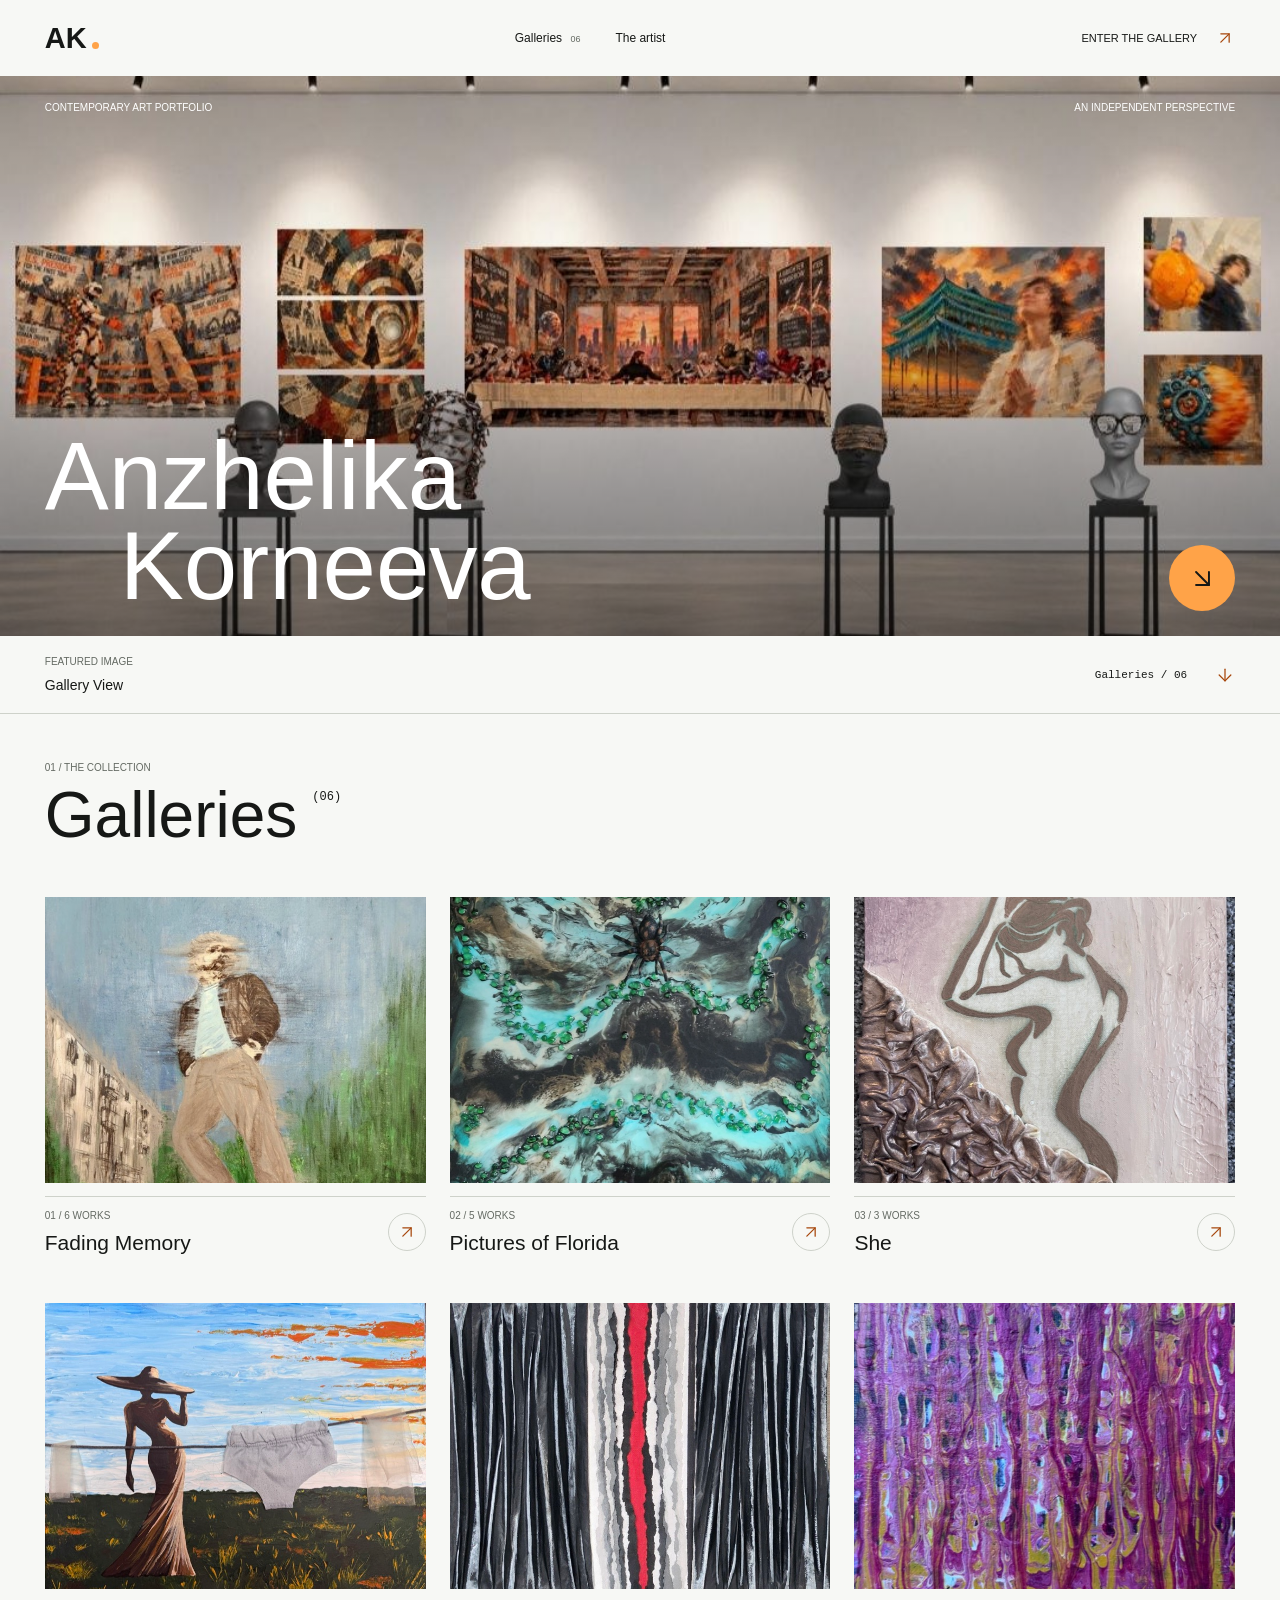
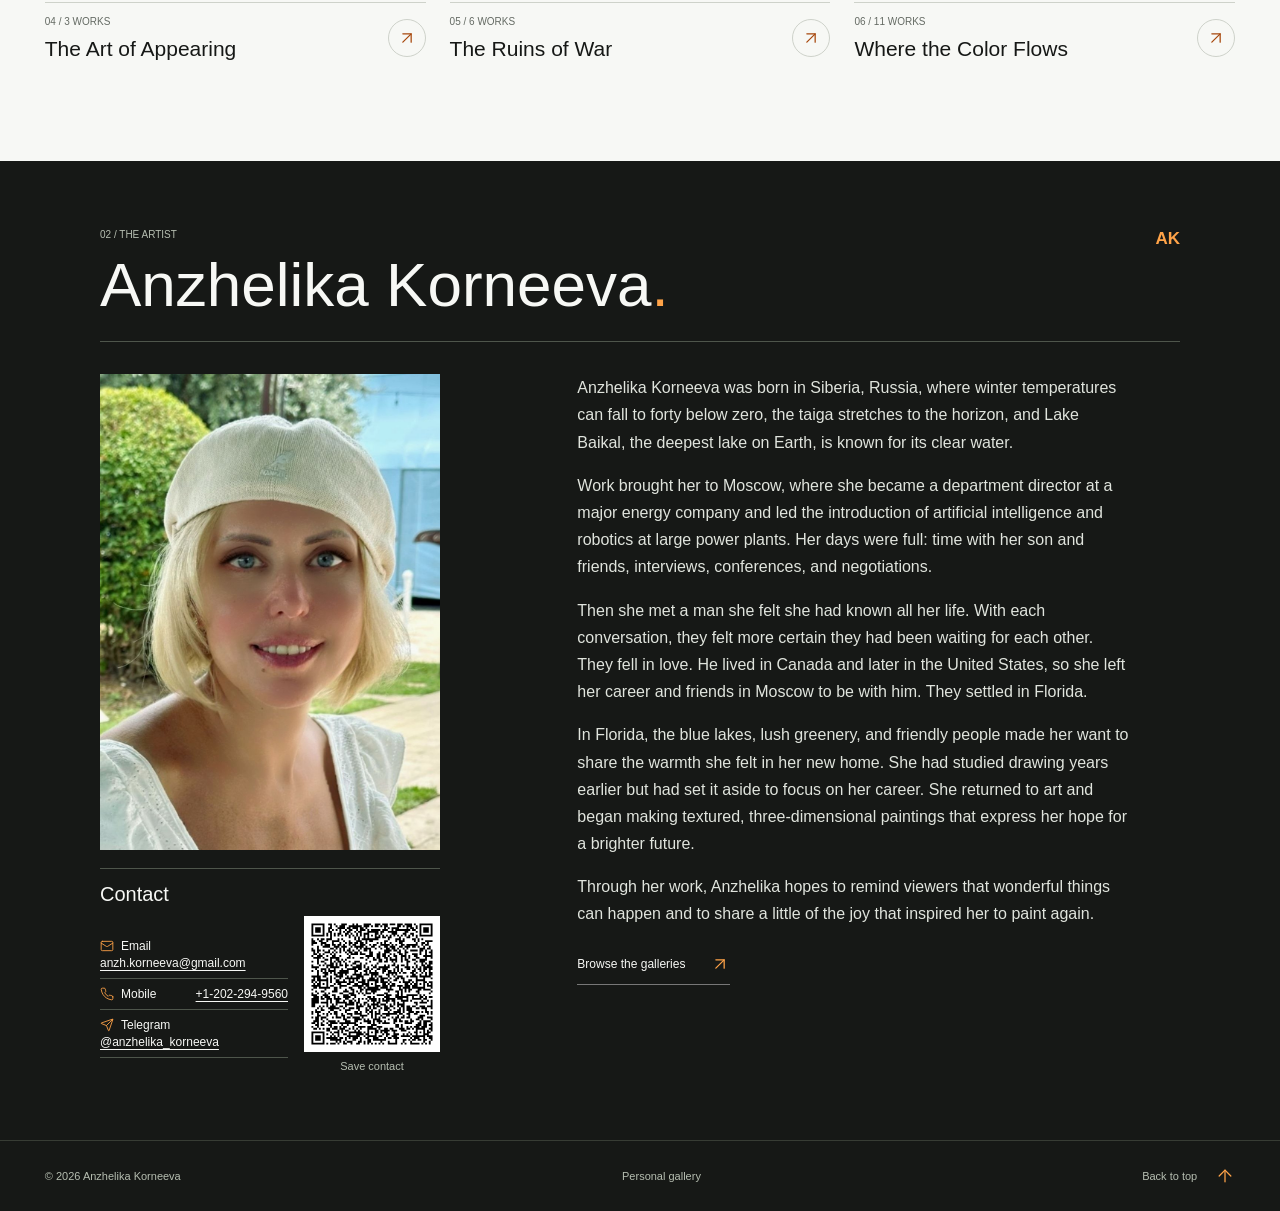
==== commit 633cf0b5: "Update artist email contact" ====
--- a/index.html
+++ b/index.html
@@ -89,8 +89,7 @@
             <section id="contact" class="artist-contact" aria-labelledby="contact-title">
               <h3 id="contact-title">Contact</h3>
               <dl class="contact-methods">
-                <div><dt><i data-lucide="mail" aria-hidden="true"></i>Email</dt><dd>Coming soon</dd></div>
-                <div><dt><i data-lucide="message-circle" aria-hidden="true"></i>WhatsApp</dt><dd>Coming soon</dd></div>
+                <div><dt><i data-lucide="mail" aria-hidden="true"></i>Email</dt><dd><a href="mailto:anzh.korneeva@gmail.com">anzh.korneeva@gmail.com</a></dd></div>
                 <div><dt><i data-lucide="phone" aria-hidden="true"></i>Mobile</dt><dd><a href="tel:+12022949560">+1-202-294-9560</a></dd></div>
                 <div><dt><i data-lucide="send" aria-hidden="true"></i>Telegram</dt><dd><a href="https://t.me/anzhelika_korneeva">@anzhelika_korneeva</a></dd></div>
               </dl>
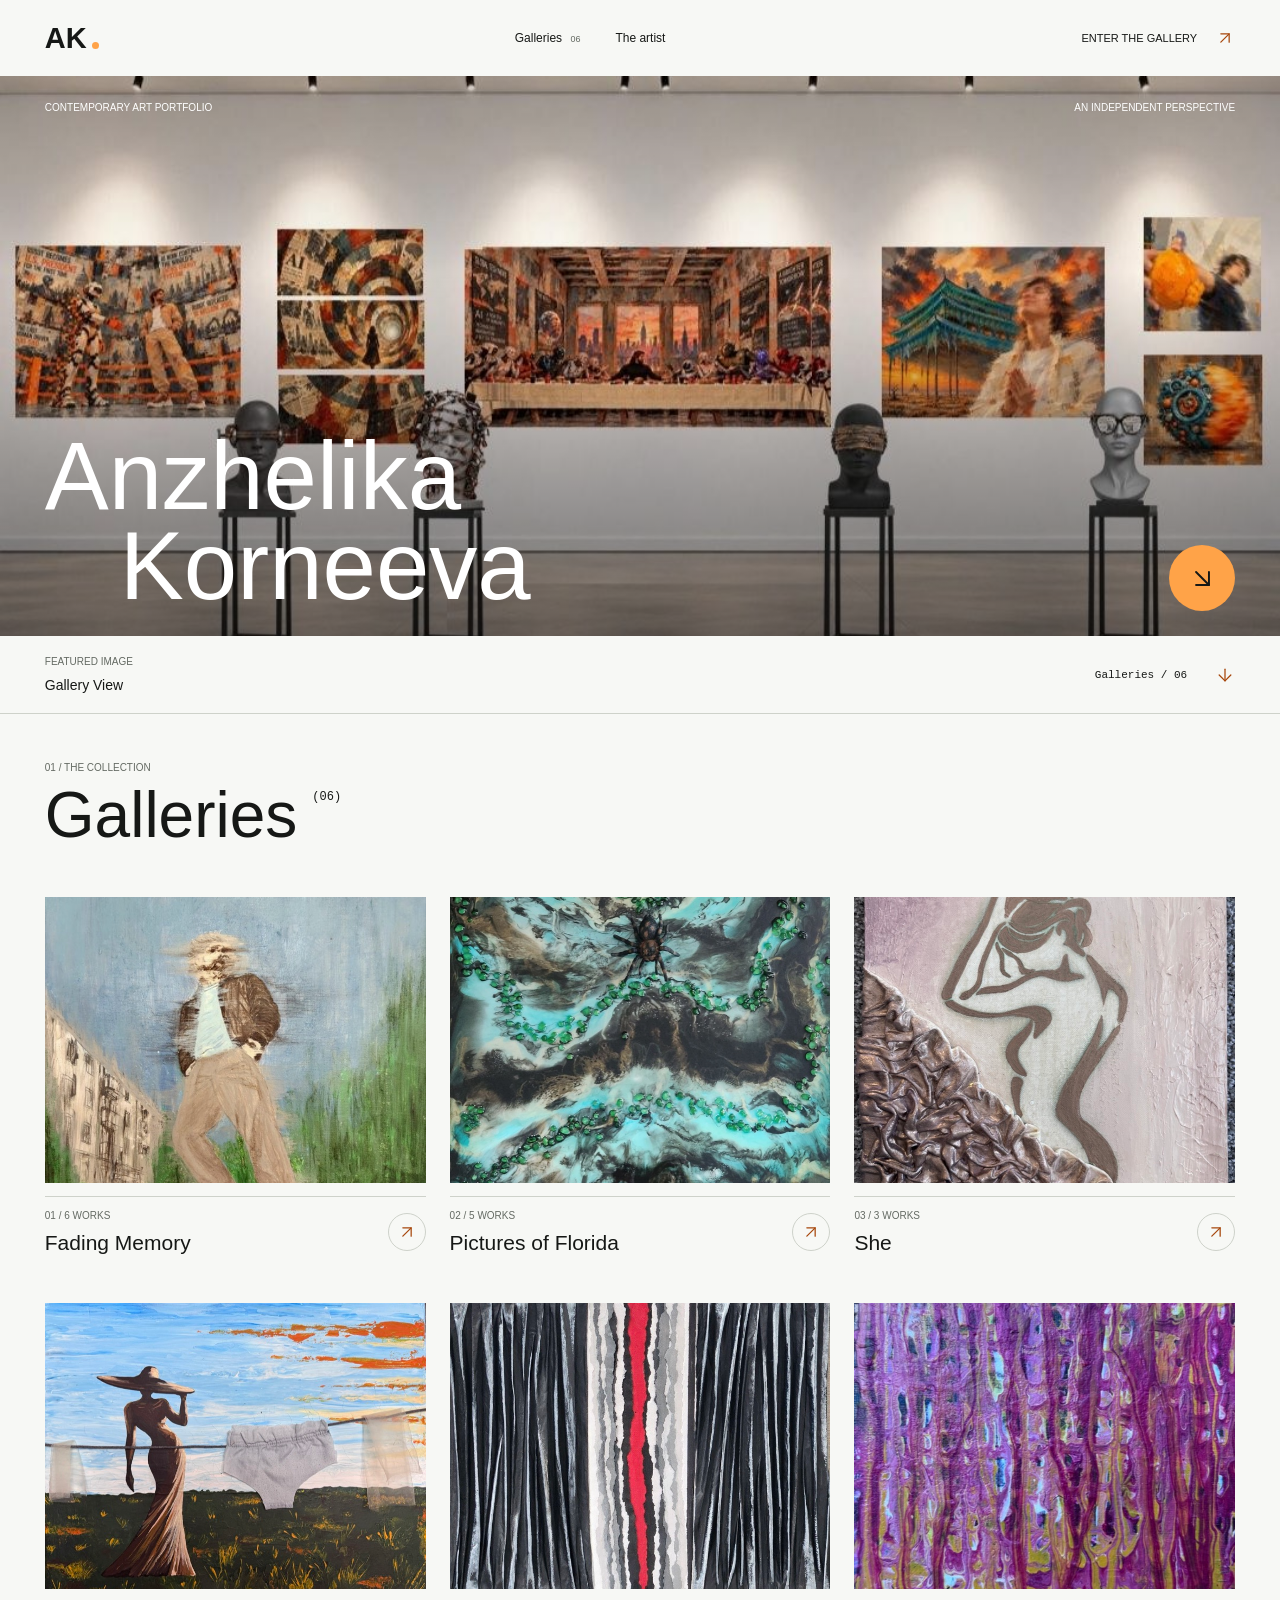
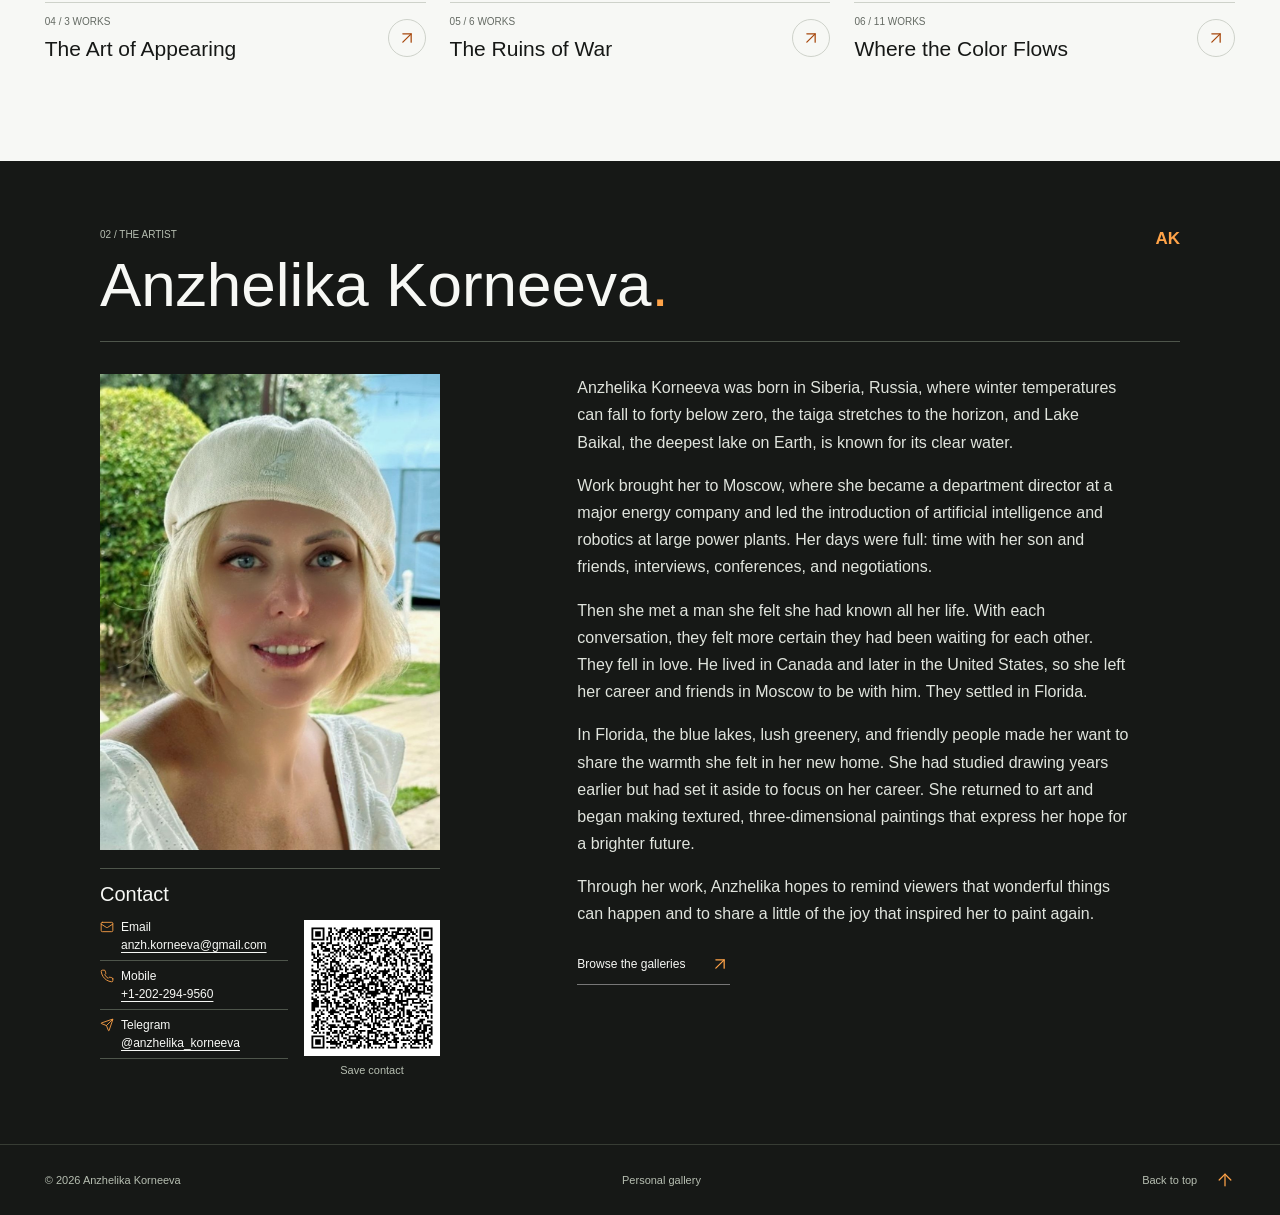
==== commit 05d8fc02: "Keep mobile contact number below its label" ====
--- a/index.html
+++ b/index.html
@@ -6,7 +6,7 @@
   <meta name="theme-color" content="#fafafa">
   <meta name="description" content="Explore six collections of contemporary art by Anzhelika Korneeva.">
   <title>Anzhelika Korneeva | Contemporary Art</title>
-  <link rel="stylesheet" href="style.css">
+  <link rel="stylesheet" href="style.css?v=contact-stack">
   <script src="assets/lucide.min.js" defer></script>
   <script src="site.js" defer></script>
 </head>
--- a/style.css
+++ b/style.css
@@ -93,23 +93,27 @@
 .artist-heading { display: flex; justify-content: space-between; align-items: flex-start; gap: 16px; padding-bottom: 24px; border-bottom: 1px solid #4e554b; }
 .artist-heading > div { min-width: 0; }
 .artist-profile { display: grid; grid-template-columns: minmax(0, 2fr) minmax(0, 3fr); column-gap: 7%; align-items: start; padding-top: 32px; }
-.artist-sidebar { width: 100%; max-width: 340px; }
+.artist-sidebar { width: 100%; max-width: 340px; container-type: inline-size; }
 .artist-portrait { display: block; width: 100%; height: auto; }
 .artist-copy { max-width: 62ch; }
 .artist-copy p { color: #e0e4dd; font-size: 16px; line-height: 1.7; margin: 0 0 1em; }
 
-.artist-contact { display: grid; grid-template-columns: minmax(0, 1fr) max-content; align-items: center; gap: 10px 16px; margin-top: 18px; border-top: 1px solid #4e554b; padding-top: 14px; }
+.artist-contact { display: grid; grid-template-columns: minmax(0, 1fr) max-content; align-items: start; gap: 14px 16px; margin-top: 18px; border-top: 1px solid #4e554b; padding-top: 14px; }
 .artist-contact h3 { grid-column: 1 / -1; margin: 0; font-size: 20px; font-weight: 400; }
 .contact-methods { margin: 0; }
-.contact-methods > div { display: flex; flex-wrap: wrap; justify-content: space-between; align-items: center; gap: 3px 8px; padding: 8px 0; border-bottom: 1px solid #4e554b; font-size: 12px; }
+.contact-methods > div { display: grid; grid-template-columns: minmax(0, 1fr); gap: 4px; padding: 8px 0; border-bottom: 1px solid #4e554b; font-size: 12px; }
+.contact-methods > div:first-child { padding-top: 0; }
 .contact-methods dt { display: flex; gap: 7px; align-items: center; }
 .contact-methods dt svg { width: 14px; height: 14px; color: var(--accent); }
-.contact-methods dd { margin: 0; color: #b6beb1; }
+.contact-methods dd { margin: 0 0 0 21px; min-width: 0; color: #b6beb1; }
 .contact-methods dd a { overflow-wrap: anywhere; color: var(--paper); text-decoration: underline; text-underline-offset: 3px; }
 .contact-qr { margin: 0; width: 136px; text-align: center; }
 .contact-qr a { display: inline-block; }
 .contact-qr img { display: block; width: 100%; height: auto; background: #fff; }
 .contact-qr figcaption { color: #b6beb1; font-size: 11px; margin-top: 4px; }
+@container (max-width: 315px) {
+  .artist-contact { grid-template-columns: minmax(0, 1fr); }
+}
 @media (max-width: 700px) {
   .artist { padding-block: 42px; }
   .artist h2 { font-size: 40px; }
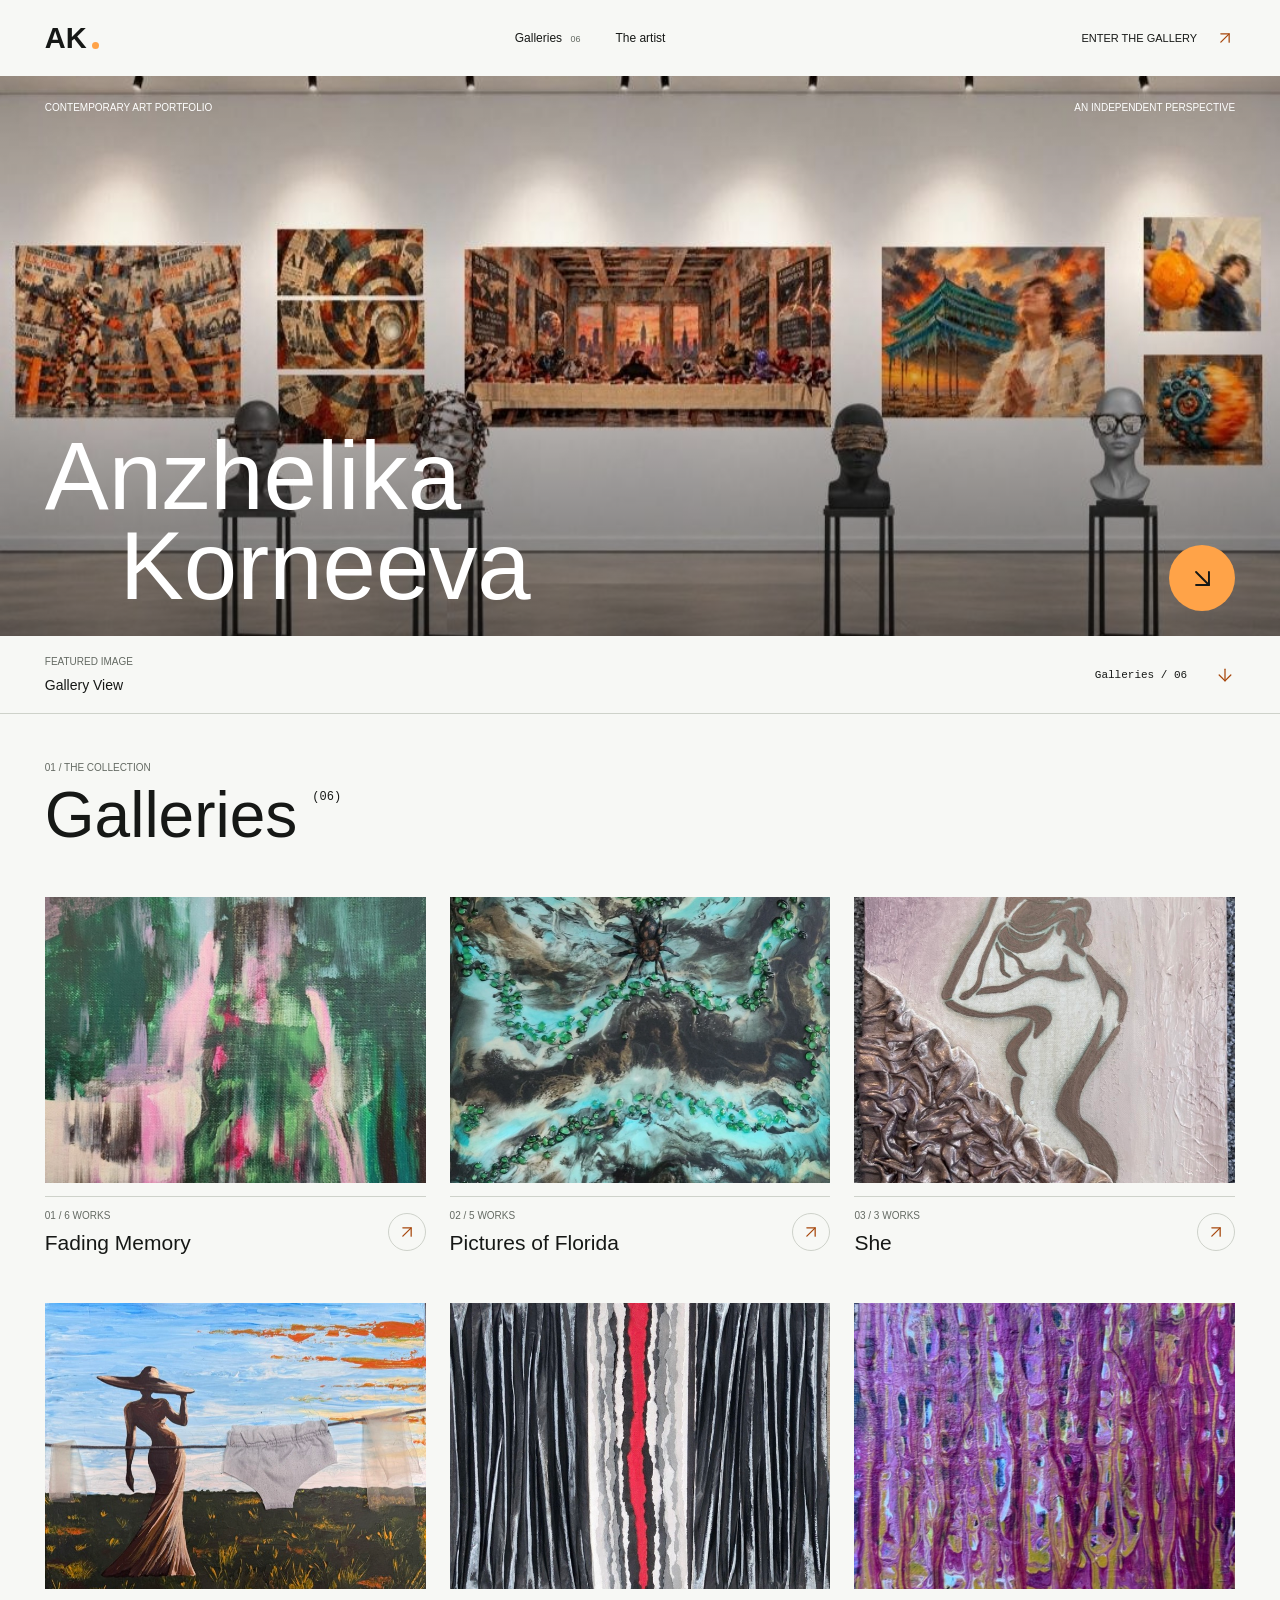
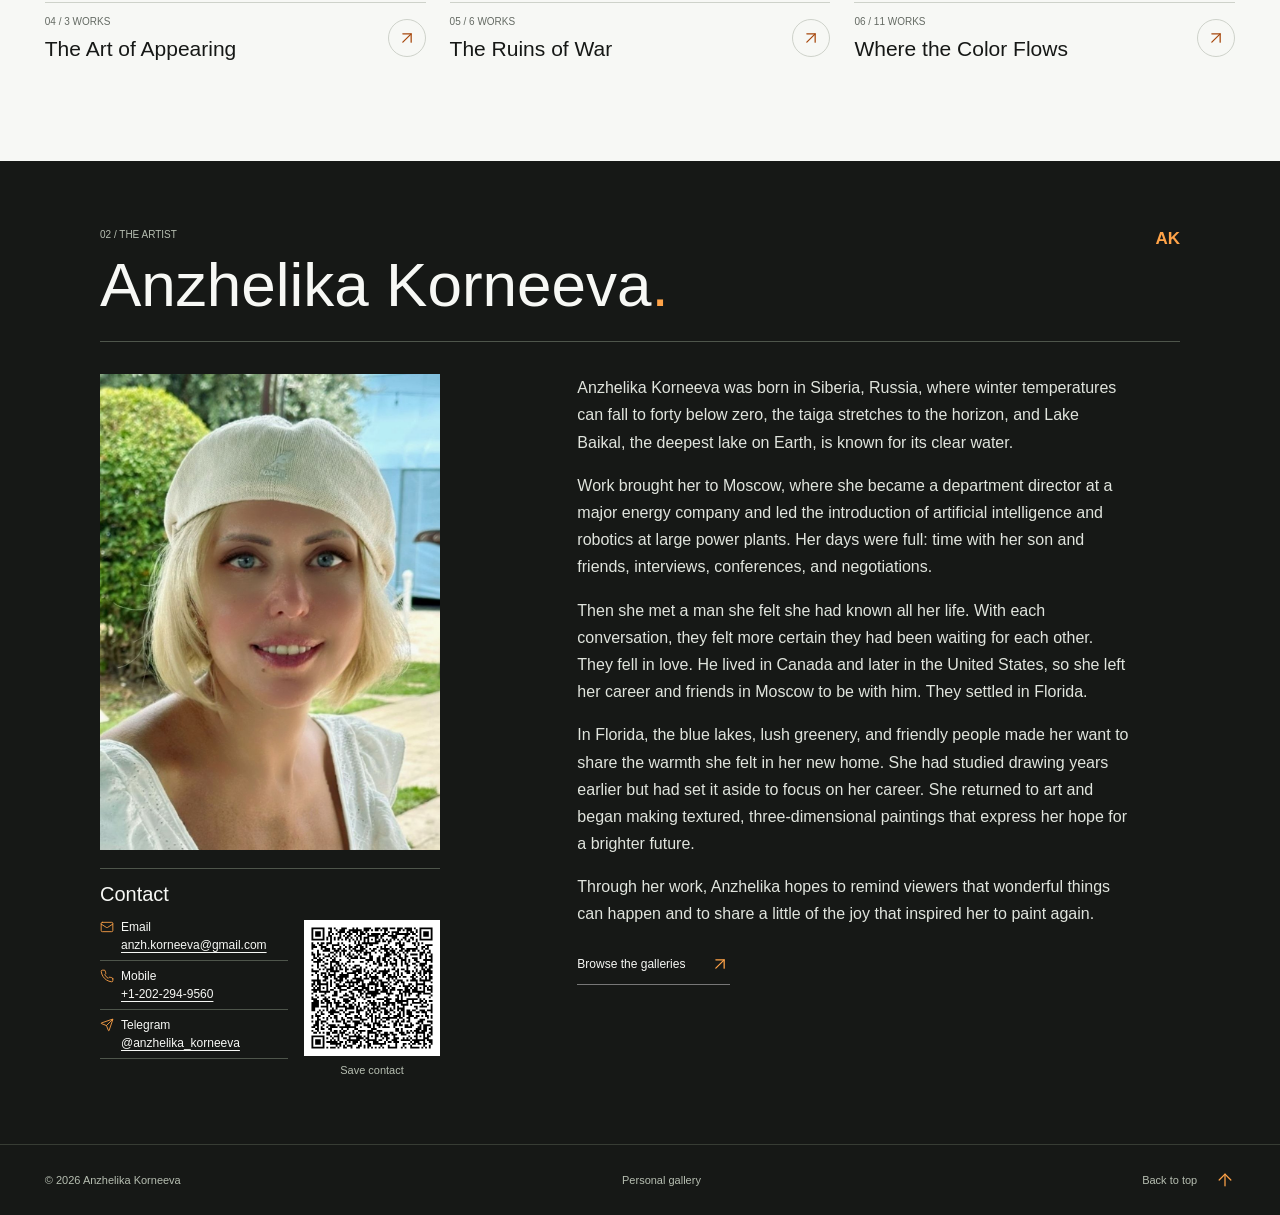
==== commit e17e4c9d: "Feature Random Detail on the Fading Memory gallery card" ====
--- a/index.html
+++ b/index.html
@@ -30,7 +30,7 @@
       <!-- collection-covers:start -->
       <div class="gallery-directory">
         <a class="gallery-cover" href="galleries/fading-memory/">
-          <div class="cover-image"><img src="assets/collections/fading-memory/thumb/01.jpg" alt="" loading="lazy" decoding="async"></div>
+          <div class="cover-image"><img src="assets/collections/fading-memory/thumb/05.jpg" alt="" loading="lazy" decoding="async"></div>
           <div class="cover-caption">
             <div><span class="eyebrow">01 / 6 works</span><h3>Fading Memory</h3></div>
             <span class="cover-arrow"><i data-lucide="arrow-up-right" aria-hidden="true"></i></span>
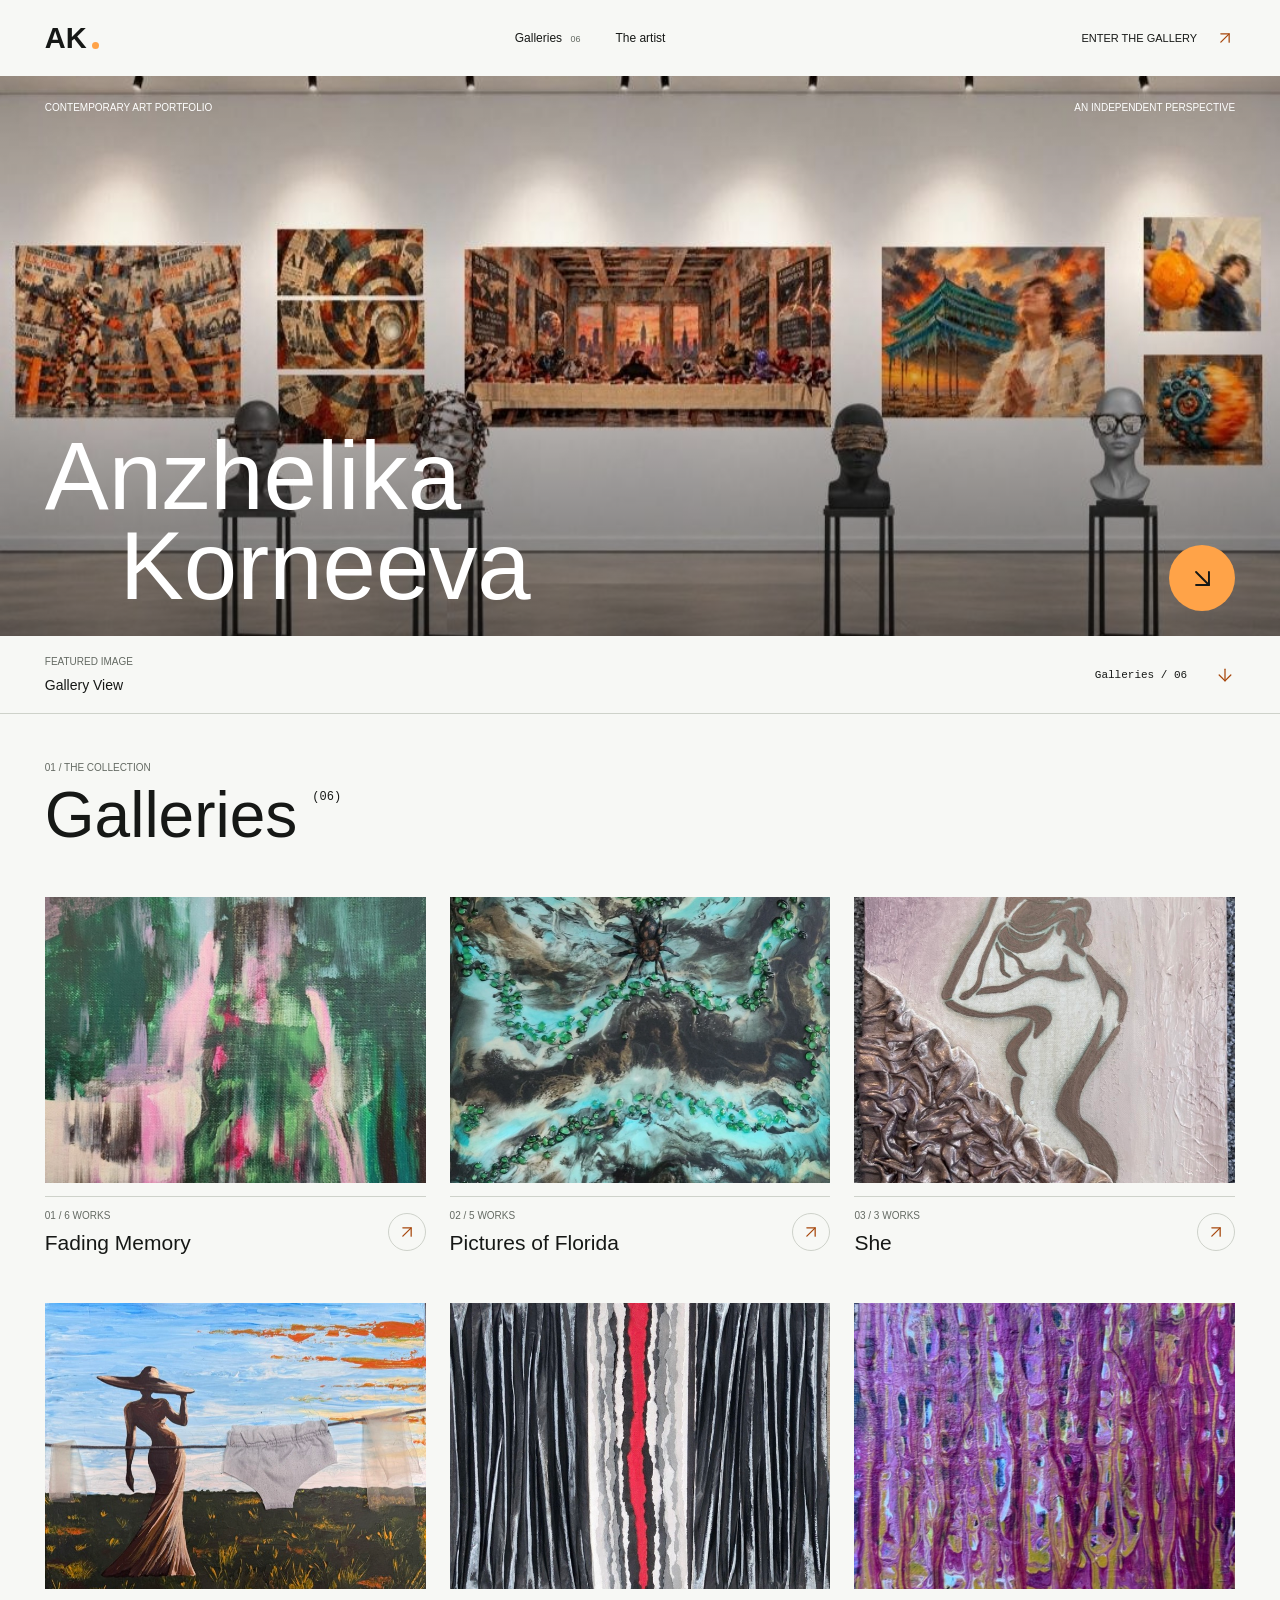
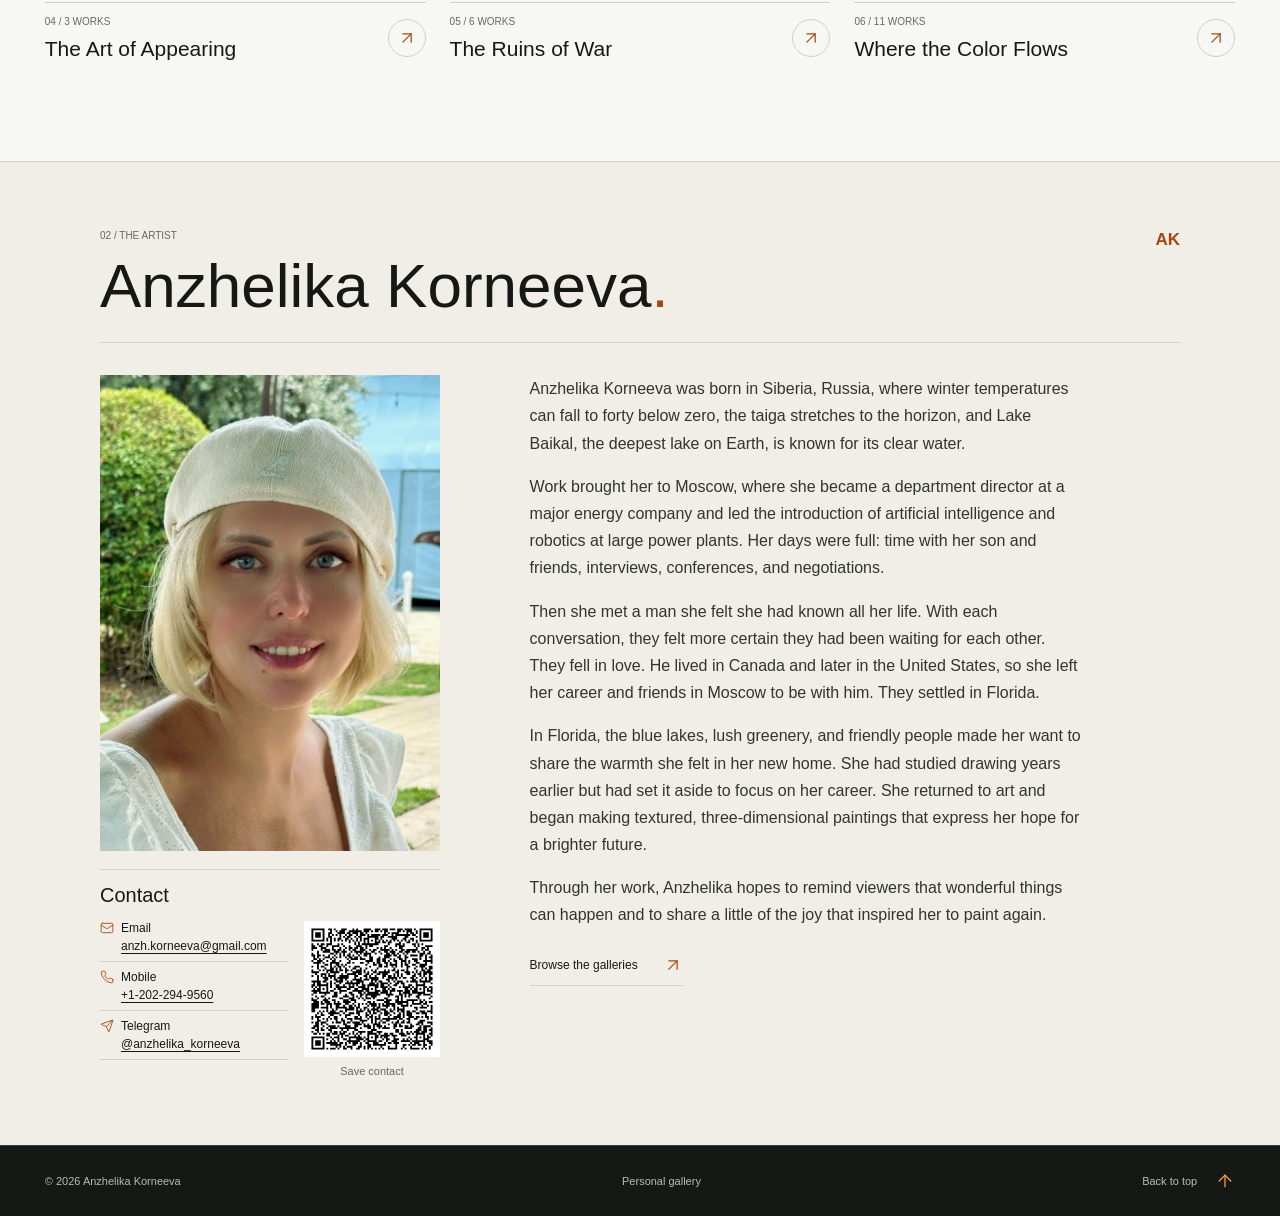
==== commit 397fe16a: "Use a warm neutral palette for The Artist section" ====
--- a/index.html
+++ b/index.html
@@ -6,7 +6,7 @@
   <meta name="theme-color" content="#fafafa">
   <meta name="description" content="Explore six collections of contemporary art by Anzhelika Korneeva.">
   <title>Anzhelika Korneeva | Contemporary Art</title>
-  <link rel="stylesheet" href="style.css?v=contact-stack">
+  <link rel="stylesheet" href="style.css?v=artist-neutral">
   <script src="assets/lucide.min.js" defer></script>
   <script src="site.js" defer></script>
 </head>
--- a/style.css
+++ b/style.css
@@ -7,7 +7,7 @@
 a, button { -webkit-tap-highlight-color: transparent; }
 a:focus-visible, button:focus-visible { outline: 3px solid var(--accent-ink); outline-offset: 5px; }
 svg { width: 20px; height: 20px; stroke-width: 1.5; flex-shrink: 0; }
-.artist, footer, dialog { --accent-ink: var(--accent); }
+footer, dialog { --accent-ink: var(--accent); }
 svg[class*="lucide-arrow-"] { color: var(--accent-ink); }
 .hero-caption svg, .gallery-cover:hover .cover-arrow svg, .viewer-navigation button:hover svg { color: var(--ink); }
 .navigation { height: 76px; padding: 0 3.5%; display: flex; align-items: center; justify-content: space-between; }
@@ -61,12 +61,13 @@
 .artworks.list .artwork:first-child { padding-top: 0; }
 .artworks.list img { max-height: 420px; object-fit: contain; }
 .artworks.list figcaption { border: 0; margin: 0; padding: 0; align-items: center; font-size: 25px; }
-.artist { background: var(--ink); color: var(--paper); padding: 68px 6%; }
-.artist .eyebrow { color: #b6beb1; margin-bottom: 13px; }
+.artist { background: #f1eee8; border-top: 1px solid var(--line); padding: 68px 6%; }
+.artist .eyebrow { margin-bottom: 13px; }
 .artist h2 { font-size: 62px; line-height: 1.04; }
-.artist-period { color: var(--accent); }
-.artist-mark { color: var(--accent); font-size: 17px; font-weight: 700; flex-shrink: 0; }
-.artist-copy a { display: inline-flex; align-items: center; gap: 25px; padding: 10px 0; border-bottom: 1px solid #777; font-size: 12px; }
+.artist-period { color: var(--accent-ink); }
+.artist-mark { color: var(--accent-ink); font-size: 17px; font-weight: 700; flex-shrink: 0; }
+.artist-copy a { display: inline-flex; align-items: center; gap: 25px; padding: 10px 0; border-bottom: 1px solid var(--line); font-size: 12px; }
+.artist-copy a:hover { border-color: var(--accent-ink); }
 footer { background: var(--ink); color: #b6beb1; padding: 25px 3.5%; border-top: 1px solid #373c34; display: flex; align-items: center; justify-content: space-between; font-size: 11px; }
 footer a { display: flex; gap: 18px; align-items: center; }
 dialog { position: fixed; inset: 0; width: 100%; height: 100%; max-width: none; max-height: none; border: 0; padding: 22px 30px; background: #131513; color: var(--paper); }
@@ -90,27 +91,28 @@
 @media (prefers-reduced-motion: reduce) { html { scroll-behavior: auto; } *, *::before, *::after { transition: none !important; } }
 
 .artist-inner { max-width: 1080px; margin-inline: auto; }
-.artist-heading { display: flex; justify-content: space-between; align-items: flex-start; gap: 16px; padding-bottom: 24px; border-bottom: 1px solid #4e554b; }
+.artist-heading { display: flex; justify-content: space-between; align-items: flex-start; gap: 16px; padding-bottom: 24px; border-bottom: 1px solid var(--line); }
 .artist-heading > div { min-width: 0; }
-.artist-profile { display: grid; grid-template-columns: minmax(0, 2fr) minmax(0, 3fr); column-gap: 7%; align-items: start; padding-top: 32px; }
+.artist-profile { display: grid; grid-template-columns: minmax(0, 340px) minmax(0, 1fr); column-gap: clamp(32px, 7vw, 105px); align-items: start; padding-top: 32px; }
 .artist-sidebar { width: 100%; max-width: 340px; container-type: inline-size; }
 .artist-portrait { display: block; width: 100%; height: auto; }
 .artist-copy { max-width: 62ch; }
-.artist-copy p { color: #e0e4dd; font-size: 16px; line-height: 1.7; margin: 0 0 1em; }
+.artist-copy p { color: #30352f; font-size: 16px; line-height: 1.7; margin: 0 0 1em; }
 
-.artist-contact { display: grid; grid-template-columns: minmax(0, 1fr) max-content; align-items: start; gap: 14px 16px; margin-top: 18px; border-top: 1px solid #4e554b; padding-top: 14px; }
+.artist-contact { display: grid; grid-template-columns: minmax(0, 1fr) max-content; align-items: start; gap: 14px 16px; margin-top: 18px; border-top: 1px solid var(--line); padding-top: 14px; }
 .artist-contact h3 { grid-column: 1 / -1; margin: 0; font-size: 20px; font-weight: 400; }
 .contact-methods { margin: 0; }
-.contact-methods > div { display: grid; grid-template-columns: minmax(0, 1fr); gap: 4px; padding: 8px 0; border-bottom: 1px solid #4e554b; font-size: 12px; }
+.contact-methods > div { display: grid; grid-template-columns: minmax(0, 1fr); gap: 4px; padding: 8px 0; border-bottom: 1px solid var(--line); font-size: 12px; }
 .contact-methods > div:first-child { padding-top: 0; }
 .contact-methods dt { display: flex; gap: 7px; align-items: center; }
-.contact-methods dt svg { width: 14px; height: 14px; color: var(--accent); }
-.contact-methods dd { margin: 0 0 0 21px; min-width: 0; color: #b6beb1; }
-.contact-methods dd a { overflow-wrap: anywhere; color: var(--paper); text-decoration: underline; text-underline-offset: 3px; }
+.contact-methods dt svg { width: 14px; height: 14px; color: var(--accent-ink); }
+.contact-methods dd { margin: 0 0 0 21px; min-width: 0; }
+.contact-methods dd a { overflow-wrap: anywhere; text-decoration: underline; text-underline-offset: 3px; }
+.contact-methods dd a:hover { color: var(--accent-ink); }
 .contact-qr { margin: 0; width: 136px; text-align: center; }
 .contact-qr a { display: inline-block; }
 .contact-qr img { display: block; width: 100%; height: auto; background: #fff; }
-.contact-qr figcaption { color: #b6beb1; font-size: 11px; margin-top: 4px; }
+.contact-qr figcaption { color: var(--muted); font-size: 11px; margin-top: 4px; }
 @container (max-width: 315px) {
   .artist-contact { grid-template-columns: minmax(0, 1fr); }
 }
